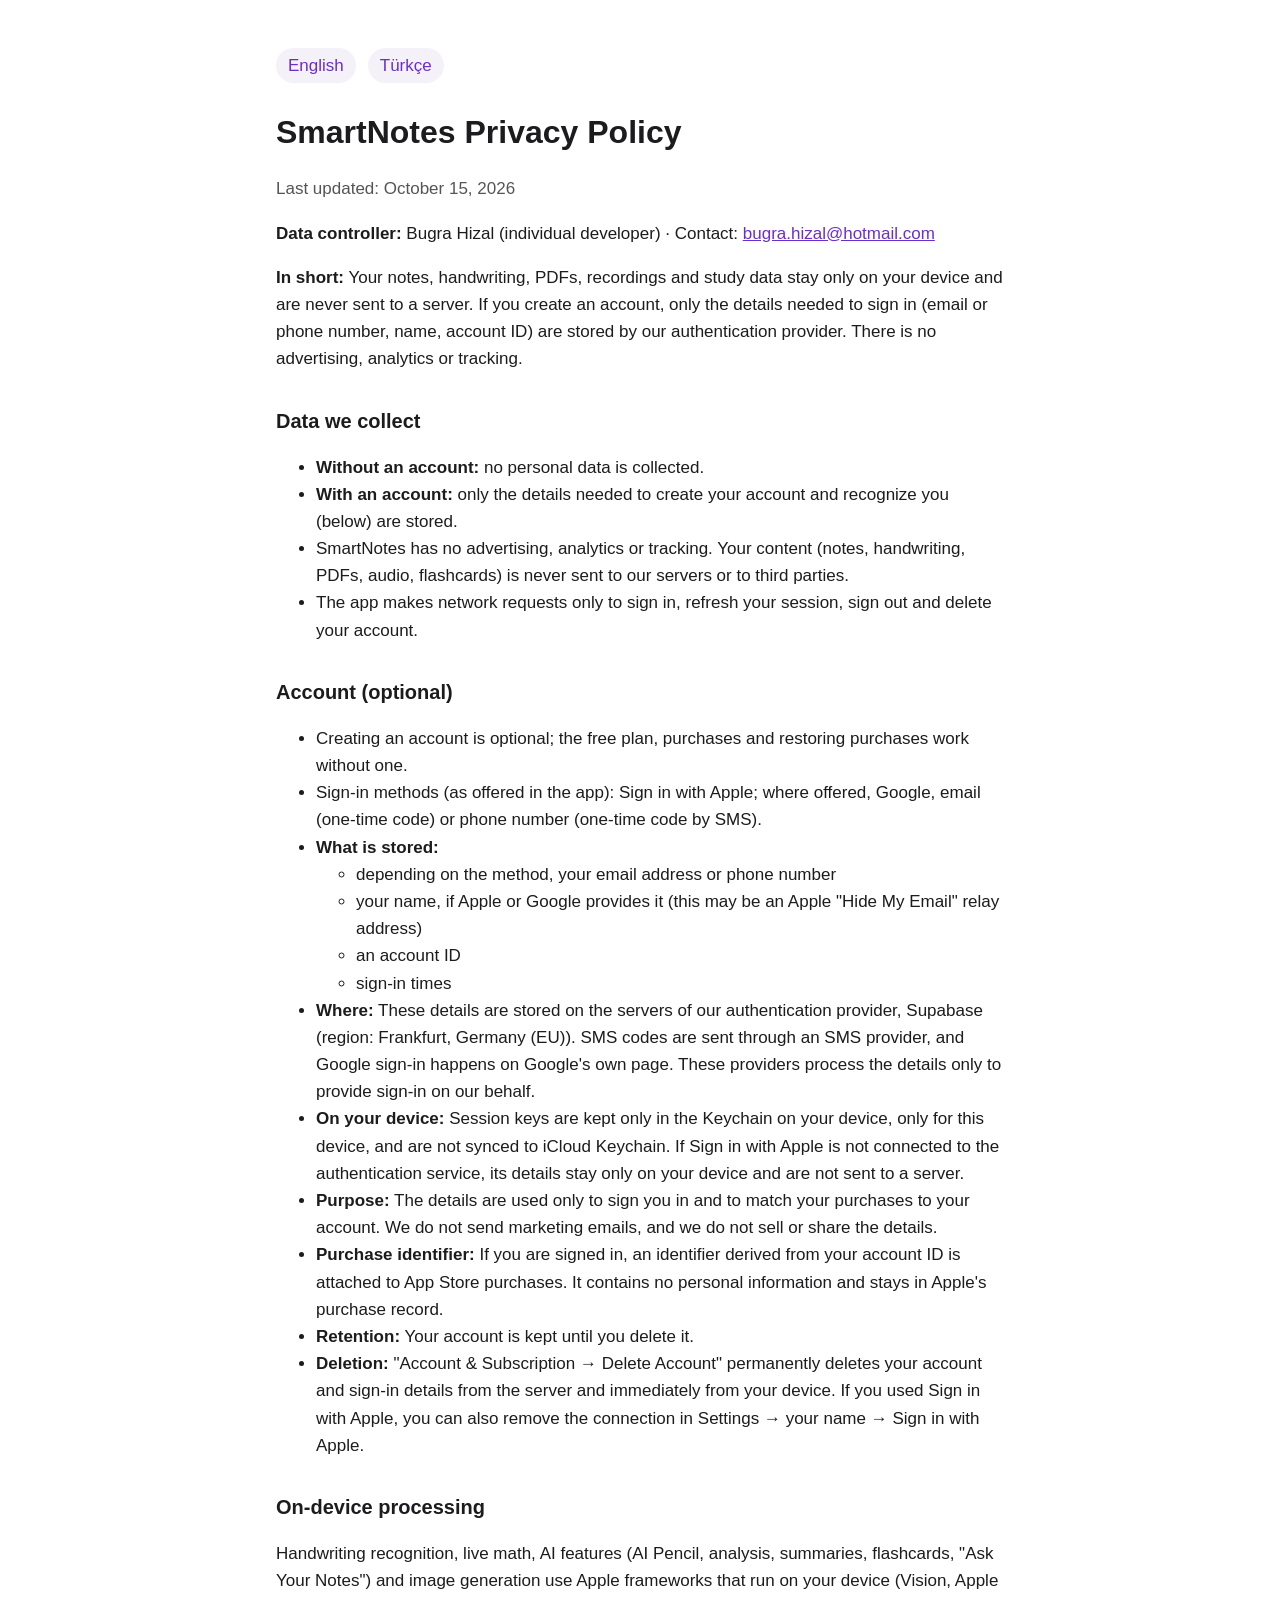
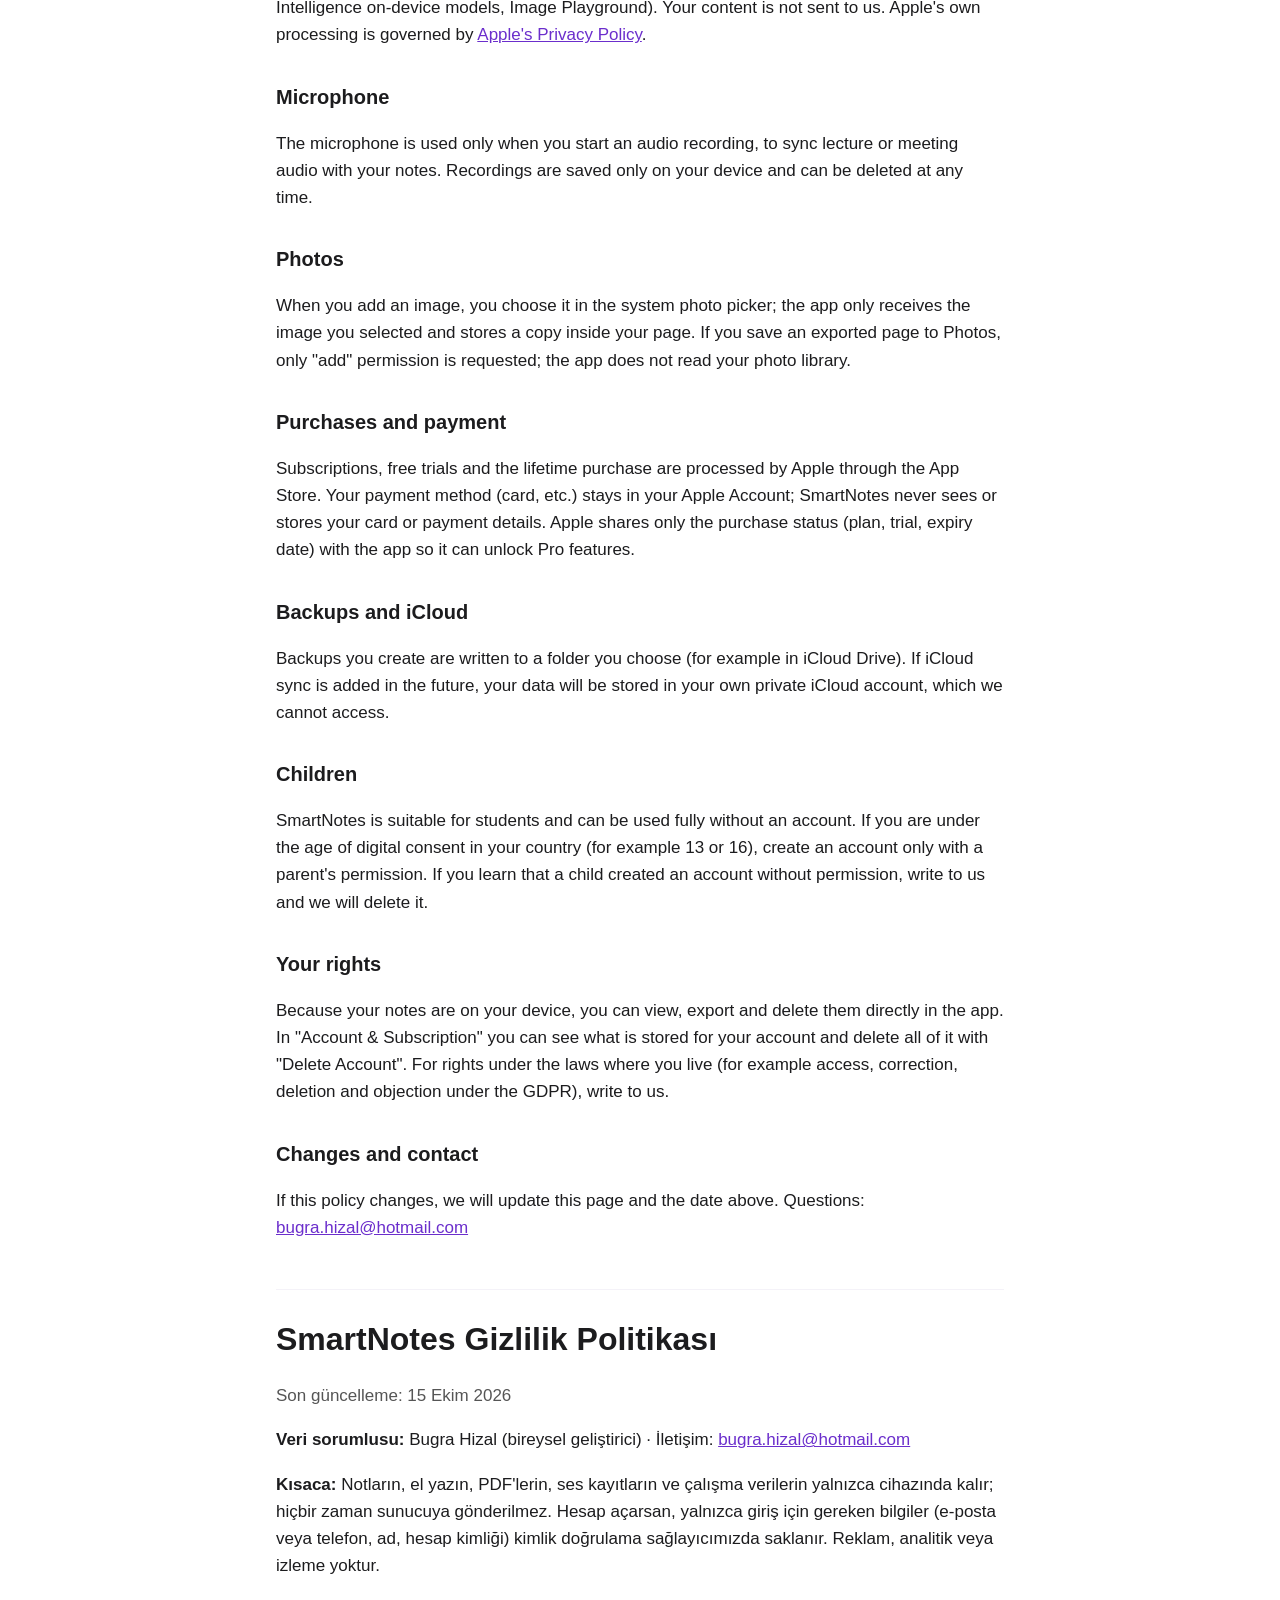
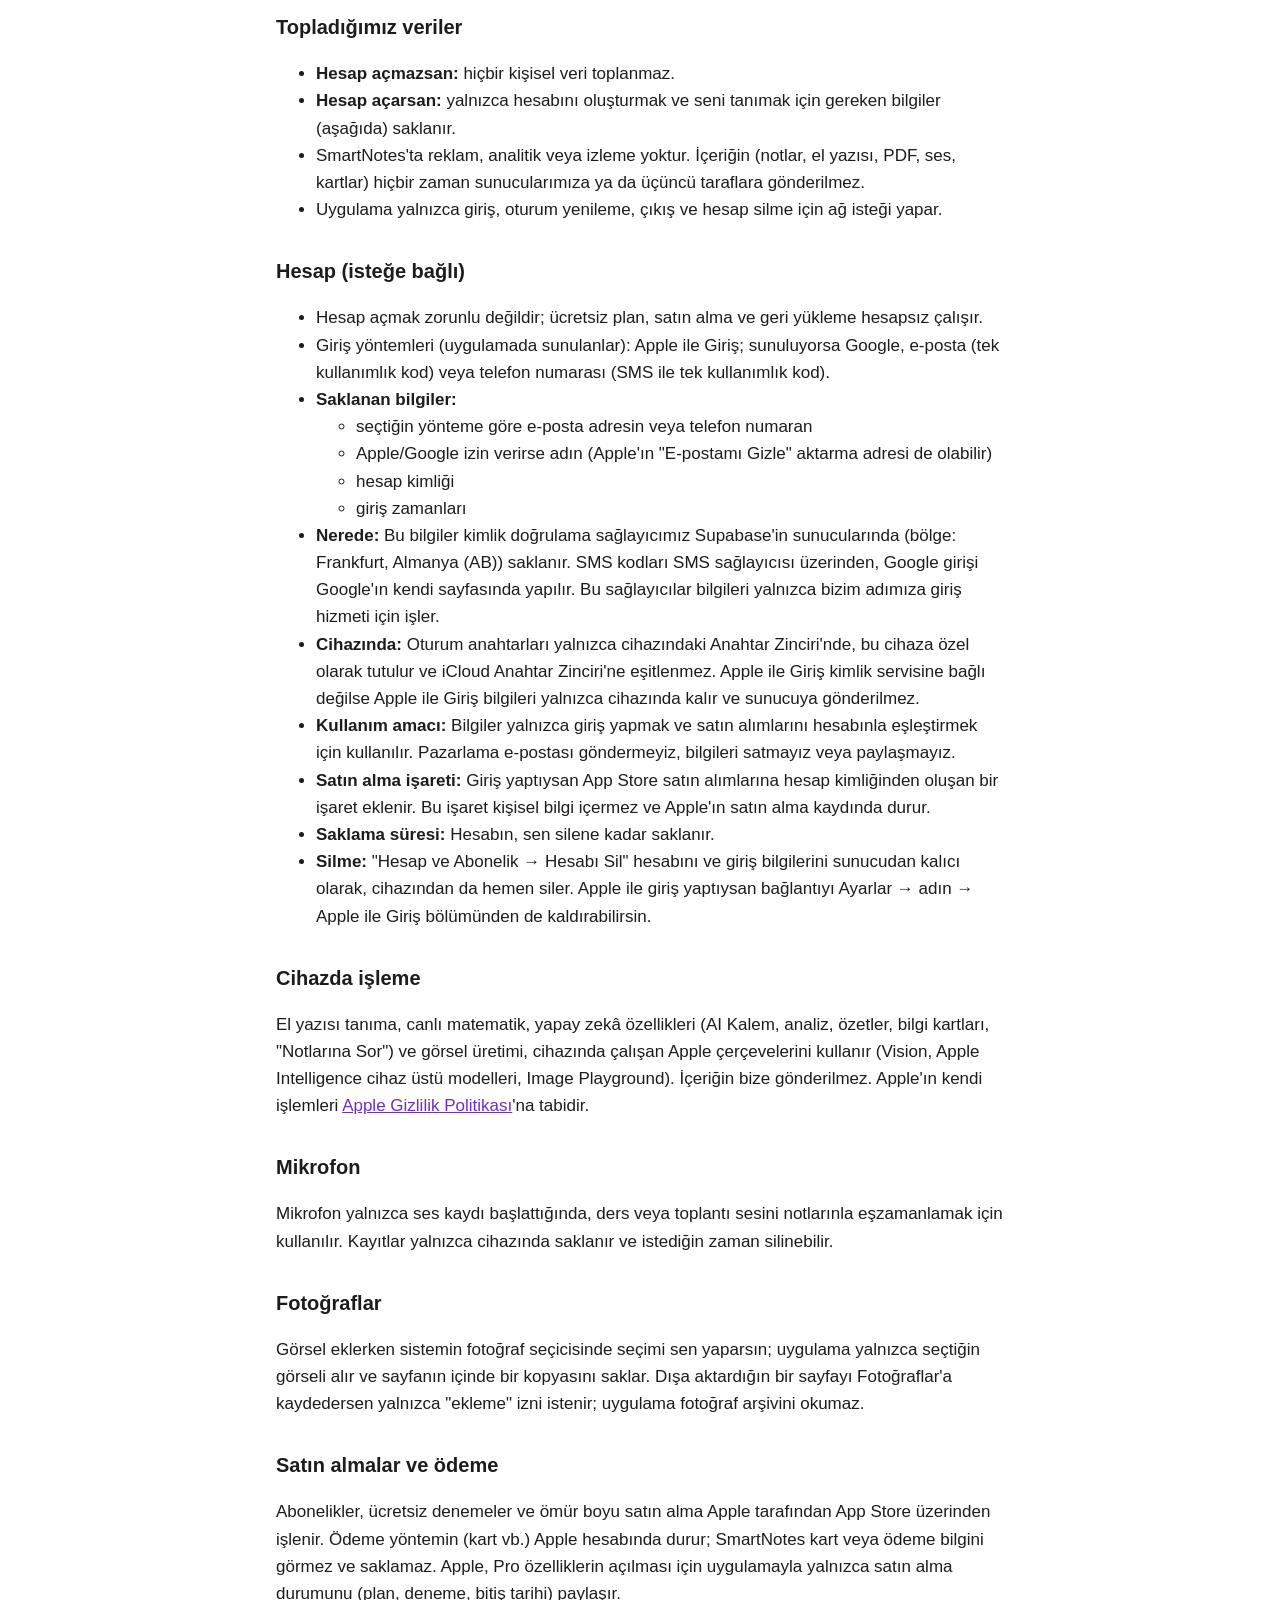
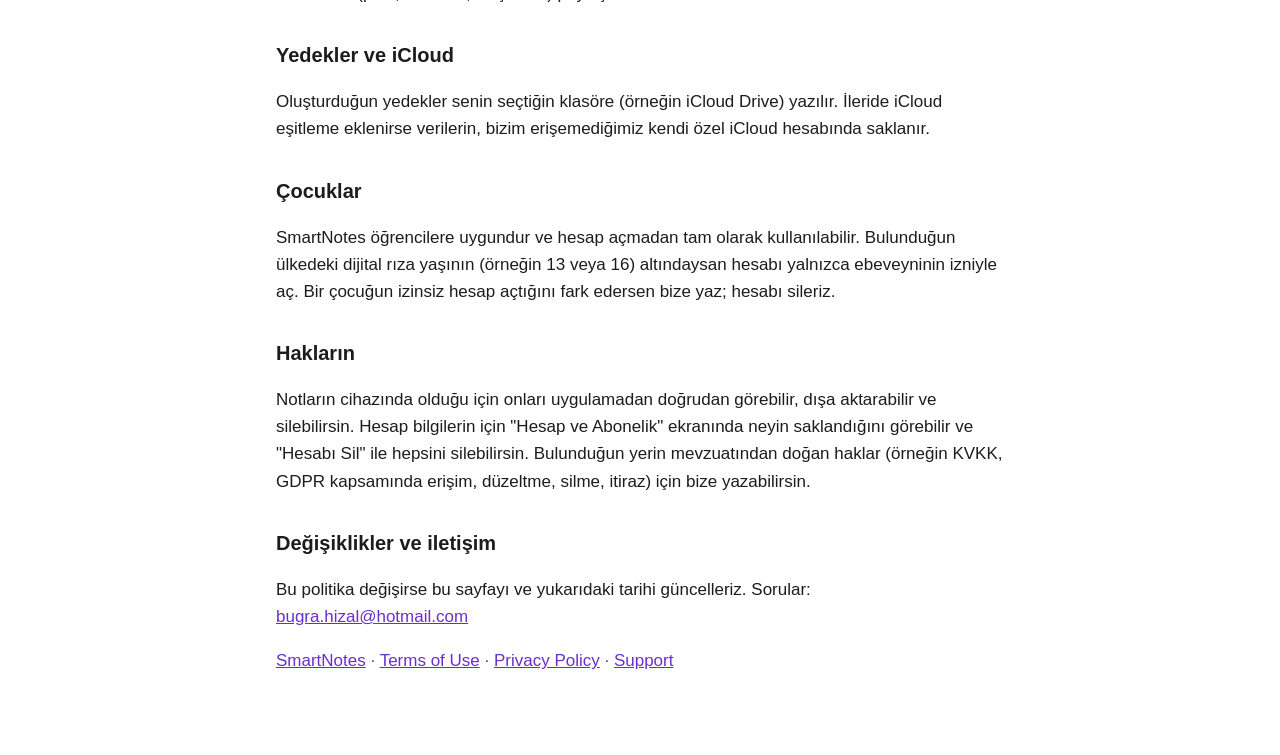
==== privacy/index.html @ e8c06836 "SmartNotes legal and support pages" ====
<!doctype html>
<html lang="en">
<head>
<meta charset="utf-8"><meta name="viewport" content="width=device-width, initial-scale=1">
<title>SmartNotes Privacy Policy</title>
<link rel="stylesheet" href="../style.css">
</head>
<body><main>
<!-- Üretildi: scripts/build_legal_site.py — elle düzenleme; kaynak SmartNotes/Resources/Legal/Privacy-*.md -->
<nav class="lang"><a href="#en">English</a><a href="#tr">Türkçe</a></nav>
<section lang="en" id="en">
<h1>SmartNotes Privacy Policy</h1>
<p class="muted">Last updated: October 15, 2026</p>
<p><strong>Data controller:</strong> Bugra Hizal (individual developer) · Contact: <a href="mailto:bugra.hizal@hotmail.com">bugra.hizal@hotmail.com</a></p>
<p><strong>In short:</strong> Your notes, handwriting, PDFs, recordings and study data stay only on your device and are never sent to a server. If you create an account, only the details needed to sign in (email or phone number, name, account ID) are stored by our authentication provider. There is no advertising, analytics or tracking.</p>
<h2>Data we collect</h2>
<ul>
<li><strong>Without an account:</strong> no personal data is collected.</li>
<li><strong>With an account:</strong> only the details needed to create your account and recognize you (below) are stored.</li>
<li>SmartNotes has no advertising, analytics or tracking. Your content (notes, handwriting, PDFs, audio, flashcards) is never sent to our servers or to third parties.</li>
<li>The app makes network requests only to sign in, refresh your session, sign out and delete your account.</li>
</ul>
<h2>Account (optional)</h2>
<ul>
<li>Creating an account is optional; the free plan, purchases and restoring purchases work without one.</li>
<li>Sign-in methods (as offered in the app): Sign in with Apple; where offered, Google, email (one-time code) or phone number (one-time code by SMS).</li>
<li><strong>What is stored:</strong>
<ul>
<li>depending on the method, your email address or phone number</li>
<li>your name, if Apple or Google provides it (this may be an Apple "Hide My Email" relay address)</li>
<li>an account ID</li>
<li>sign-in times</li>
</ul></li>
<li><strong>Where:</strong> These details are stored on the servers of our authentication provider, Supabase (region: Frankfurt, Germany (EU)). SMS codes are sent through an SMS provider, and Google sign-in happens on Google's own page. These providers process the details only to provide sign-in on our behalf.</li>
<li><strong>On your device:</strong> Session keys are kept only in the Keychain on your device, only for this device, and are not synced to iCloud Keychain. If Sign in with Apple is not connected to the authentication service, its details stay only on your device and are not sent to a server.</li>
<li><strong>Purpose:</strong> The details are used only to sign you in and to match your purchases to your account. We do not send marketing emails, and we do not sell or share the details.</li>
<li><strong>Purchase identifier:</strong> If you are signed in, an identifier derived from your account ID is attached to App Store purchases. It contains no personal information and stays in Apple's purchase record.</li>
<li><strong>Retention:</strong> Your account is kept until you delete it.</li>
<li><strong>Deletion:</strong> "Account &amp; Subscription → Delete Account" permanently deletes your account and sign-in details from the server and immediately from your device. If you used Sign in with Apple, you can also remove the connection in Settings → your name → Sign in with Apple.</li>
</ul>
<h2>On-device processing</h2>
<p>Handwriting recognition, live math, AI features (AI Pencil, analysis, summaries, flashcards, "Ask Your Notes") and image generation use Apple frameworks that run on your device (Vision, Apple Intelligence on-device models, Image Playground). Your content is not sent to us. Apple's own processing is governed by <a href="https://www.apple.com/legal/privacy/">Apple's Privacy Policy</a>.</p>
<h2>Microphone</h2>
<p>The microphone is used only when you start an audio recording, to sync lecture or meeting audio with your notes. Recordings are saved only on your device and can be deleted at any time.</p>
<h2>Photos</h2>
<p>When you add an image, you choose it in the system photo picker; the app only receives the image you selected and stores a copy inside your page. If you save an exported page to Photos, only "add" permission is requested; the app does not read your photo library.</p>
<h2>Purchases and payment</h2>
<p>Subscriptions, free trials and the lifetime purchase are processed by Apple through the App Store. Your payment method (card, etc.) stays in your Apple Account; SmartNotes never sees or stores your card or payment details. Apple shares only the purchase status (plan, trial, expiry date) with the app so it can unlock Pro features.</p>
<h2>Backups and iCloud</h2>
<p>Backups you create are written to a folder you choose (for example in iCloud Drive). If iCloud sync is added in the future, your data will be stored in your own private iCloud account, which we cannot access.</p>
<h2>Children</h2>
<p>SmartNotes is suitable for students and can be used fully without an account. If you are under the age of digital consent in your country (for example 13 or 16), create an account only with a parent's permission. If you learn that a child created an account without permission, write to us and we will delete it.</p>
<h2>Your rights</h2>
<p>Because your notes are on your device, you can view, export and delete them directly in the app. In "Account &amp; Subscription" you can see what is stored for your account and delete all of it with "Delete Account". For rights under the laws where you live (for example access, correction, deletion and objection under the GDPR), write to us.</p>
<h2>Changes and contact</h2>
<p>If this policy changes, we will update this page and the date above. Questions: <a href="mailto:bugra.hizal@hotmail.com">bugra.hizal@hotmail.com</a></p>
</section>
<section lang="tr" id="tr">
<h1>SmartNotes Gizlilik Politikası</h1>
<p class="muted">Son güncelleme: 15 Ekim 2026</p>
<p><strong>Veri sorumlusu:</strong> Bugra Hizal (bireysel geliştirici) · İletişim: <a href="mailto:bugra.hizal@hotmail.com">bugra.hizal@hotmail.com</a></p>
<p><strong>Kısaca:</strong> Notların, el yazın, PDF'lerin, ses kayıtların ve çalışma verilerin yalnızca cihazında kalır; hiçbir zaman sunucuya gönderilmez. Hesap açarsan, yalnızca giriş için gereken bilgiler (e-posta veya telefon, ad, hesap kimliği) kimlik doğrulama sağlayıcımızda saklanır. Reklam, analitik veya izleme yoktur.</p>
<h2>Topladığımız veriler</h2>
<ul>
<li><strong>Hesap açmazsan:</strong> hiçbir kişisel veri toplanmaz.</li>
<li><strong>Hesap açarsan:</strong> yalnızca hesabını oluşturmak ve seni tanımak için gereken bilgiler (aşağıda) saklanır.</li>
<li>SmartNotes'ta reklam, analitik veya izleme yoktur. İçeriğin (notlar, el yazısı, PDF, ses, kartlar) hiçbir zaman sunucularımıza ya da üçüncü taraflara gönderilmez.</li>
<li>Uygulama yalnızca giriş, oturum yenileme, çıkış ve hesap silme için ağ isteği yapar.</li>
</ul>
<h2>Hesap (isteğe bağlı)</h2>
<ul>
<li>Hesap açmak zorunlu değildir; ücretsiz plan, satın alma ve geri yükleme hesapsız çalışır.</li>
<li>Giriş yöntemleri (uygulamada sunulanlar): Apple ile Giriş; sunuluyorsa Google, e-posta (tek kullanımlık kod) veya telefon numarası (SMS ile tek kullanımlık kod).</li>
<li><strong>Saklanan bilgiler:</strong>
<ul>
<li>seçtiğin yönteme göre e-posta adresin veya telefon numaran</li>
<li>Apple/Google izin verirse adın (Apple'ın "E-postamı Gizle" aktarma adresi de olabilir)</li>
<li>hesap kimliği</li>
<li>giriş zamanları</li>
</ul></li>
<li><strong>Nerede:</strong> Bu bilgiler kimlik doğrulama sağlayıcımız Supabase'in sunucularında (bölge: Frankfurt, Almanya (AB)) saklanır. SMS kodları SMS sağlayıcısı üzerinden, Google girişi Google'ın kendi sayfasında yapılır. Bu sağlayıcılar bilgileri yalnızca bizim adımıza giriş hizmeti için işler.</li>
<li><strong>Cihazında:</strong> Oturum anahtarları yalnızca cihazındaki Anahtar Zinciri'nde, bu cihaza özel olarak tutulur ve iCloud Anahtar Zinciri'ne eşitlenmez. Apple ile Giriş kimlik servisine bağlı değilse Apple ile Giriş bilgileri yalnızca cihazında kalır ve sunucuya gönderilmez.</li>
<li><strong>Kullanım amacı:</strong> Bilgiler yalnızca giriş yapmak ve satın alımlarını hesabınla eşleştirmek için kullanılır. Pazarlama e-postası göndermeyiz, bilgileri satmayız veya paylaşmayız.</li>
<li><strong>Satın alma işareti:</strong> Giriş yaptıysan App Store satın alımlarına hesap kimliğinden oluşan bir işaret eklenir. Bu işaret kişisel bilgi içermez ve Apple'ın satın alma kaydında durur.</li>
<li><strong>Saklama süresi:</strong> Hesabın, sen silene kadar saklanır.</li>
<li><strong>Silme:</strong> "Hesap ve Abonelik → Hesabı Sil" hesabını ve giriş bilgilerini sunucudan kalıcı olarak, cihazından da hemen siler. Apple ile giriş yaptıysan bağlantıyı Ayarlar → adın → Apple ile Giriş bölümünden de kaldırabilirsin.</li>
</ul>
<h2>Cihazda işleme</h2>
<p>El yazısı tanıma, canlı matematik, yapay zekâ özellikleri (AI Kalem, analiz, özetler, bilgi kartları, "Notlarına Sor") ve görsel üretimi, cihazında çalışan Apple çerçevelerini kullanır (Vision, Apple Intelligence cihaz üstü modelleri, Image Playground). İçeriğin bize gönderilmez. Apple'ın kendi işlemleri <a href="https://www.apple.com/tr/legal/privacy/">Apple Gizlilik Politikası</a>'na tabidir.</p>
<h2>Mikrofon</h2>
<p>Mikrofon yalnızca ses kaydı başlattığında, ders veya toplantı sesini notlarınla eşzamanlamak için kullanılır. Kayıtlar yalnızca cihazında saklanır ve istediğin zaman silinebilir.</p>
<h2>Fotoğraflar</h2>
<p>Görsel eklerken sistemin fotoğraf seçicisinde seçimi sen yaparsın; uygulama yalnızca seçtiğin görseli alır ve sayfanın içinde bir kopyasını saklar. Dışa aktardığın bir sayfayı Fotoğraflar'a kaydedersen yalnızca "ekleme" izni istenir; uygulama fotoğraf arşivini okumaz.</p>
<h2>Satın almalar ve ödeme</h2>
<p>Abonelikler, ücretsiz denemeler ve ömür boyu satın alma Apple tarafından App Store üzerinden işlenir. Ödeme yöntemin (kart vb.) Apple hesabında durur; SmartNotes kart veya ödeme bilgini görmez ve saklamaz. Apple, Pro özelliklerin açılması için uygulamayla yalnızca satın alma durumunu (plan, deneme, bitiş tarihi) paylaşır.</p>
<h2>Yedekler ve iCloud</h2>
<p>Oluşturduğun yedekler senin seçtiğin klasöre (örneğin iCloud Drive) yazılır. İleride iCloud eşitleme eklenirse verilerin, bizim erişemediğimiz kendi özel iCloud hesabında saklanır.</p>
<h2>Çocuklar</h2>
<p>SmartNotes öğrencilere uygundur ve hesap açmadan tam olarak kullanılabilir. Bulunduğun ülkedeki dijital rıza yaşının (örneğin 13 veya 16) altındaysan hesabı yalnızca ebeveyninin izniyle aç. Bir çocuğun izinsiz hesap açtığını fark edersen bize yaz; hesabı sileriz.</p>
<h2>Hakların</h2>
<p>Notların cihazında olduğu için onları uygulamadan doğrudan görebilir, dışa aktarabilir ve silebilirsin. Hesap bilgilerin için "Hesap ve Abonelik" ekranında neyin saklandığını görebilir ve "Hesabı Sil" ile hepsini silebilirsin. Bulunduğun yerin mevzuatından doğan haklar (örneğin KVKK, GDPR kapsamında erişim, düzeltme, silme, itiraz) için bize yazabilirsin.</p>
<h2>Değişiklikler ve iletişim</h2>
<p>Bu politika değişirse bu sayfayı ve yukarıdaki tarihi güncelleriz. Sorular: <a href="mailto:bugra.hizal@hotmail.com">bugra.hizal@hotmail.com</a></p>
</section>
<p class="muted"><a href="../">SmartNotes</a> · <a href="../terms/">Terms of Use</a> · <a href="../privacy/">Privacy Policy</a> · <a href="../support/">Support</a></p>
</main></body></html>
---- style.css ----
:root { --bg: #ffffff; --fg: #1c1c1e; --muted: #555; --accent: #6b2ecc; --card: #f4f2f8; }
@media (prefers-color-scheme: dark) { :root { --bg: #111114; --fg: #f2f2f7; --muted: #b0b0b8; --accent: #bd94ff; --card: #1e1c24; } }
* { box-sizing: border-box; }
body { margin: 0; background: var(--bg); color: var(--fg); font: 17px/1.6 -apple-system, BlinkMacSystemFont, "Segoe UI", Roboto, sans-serif; }
main { max-width: 760px; margin: 0 auto; padding: 32px 16px 64px; }
h1 { font-size: 2rem; margin: 0 0 4px; } h2 { margin-top: 2rem; font-size: 1.25rem; }
.muted { color: var(--muted); } a { color: var(--accent); }
nav.lang { display: flex; gap: 12px; margin: 16px 0 24px; flex-wrap: wrap; }
nav.lang a { padding: 4px 12px; border-radius: 999px; background: var(--card); text-decoration: none; }
.card { background: var(--card); border-radius: 16px; padding: 16px 20px; margin: 16px 0; }
section[lang] + section[lang] { border-top: 1px solid var(--card); margin-top: 48px; padding-top: 24px; }
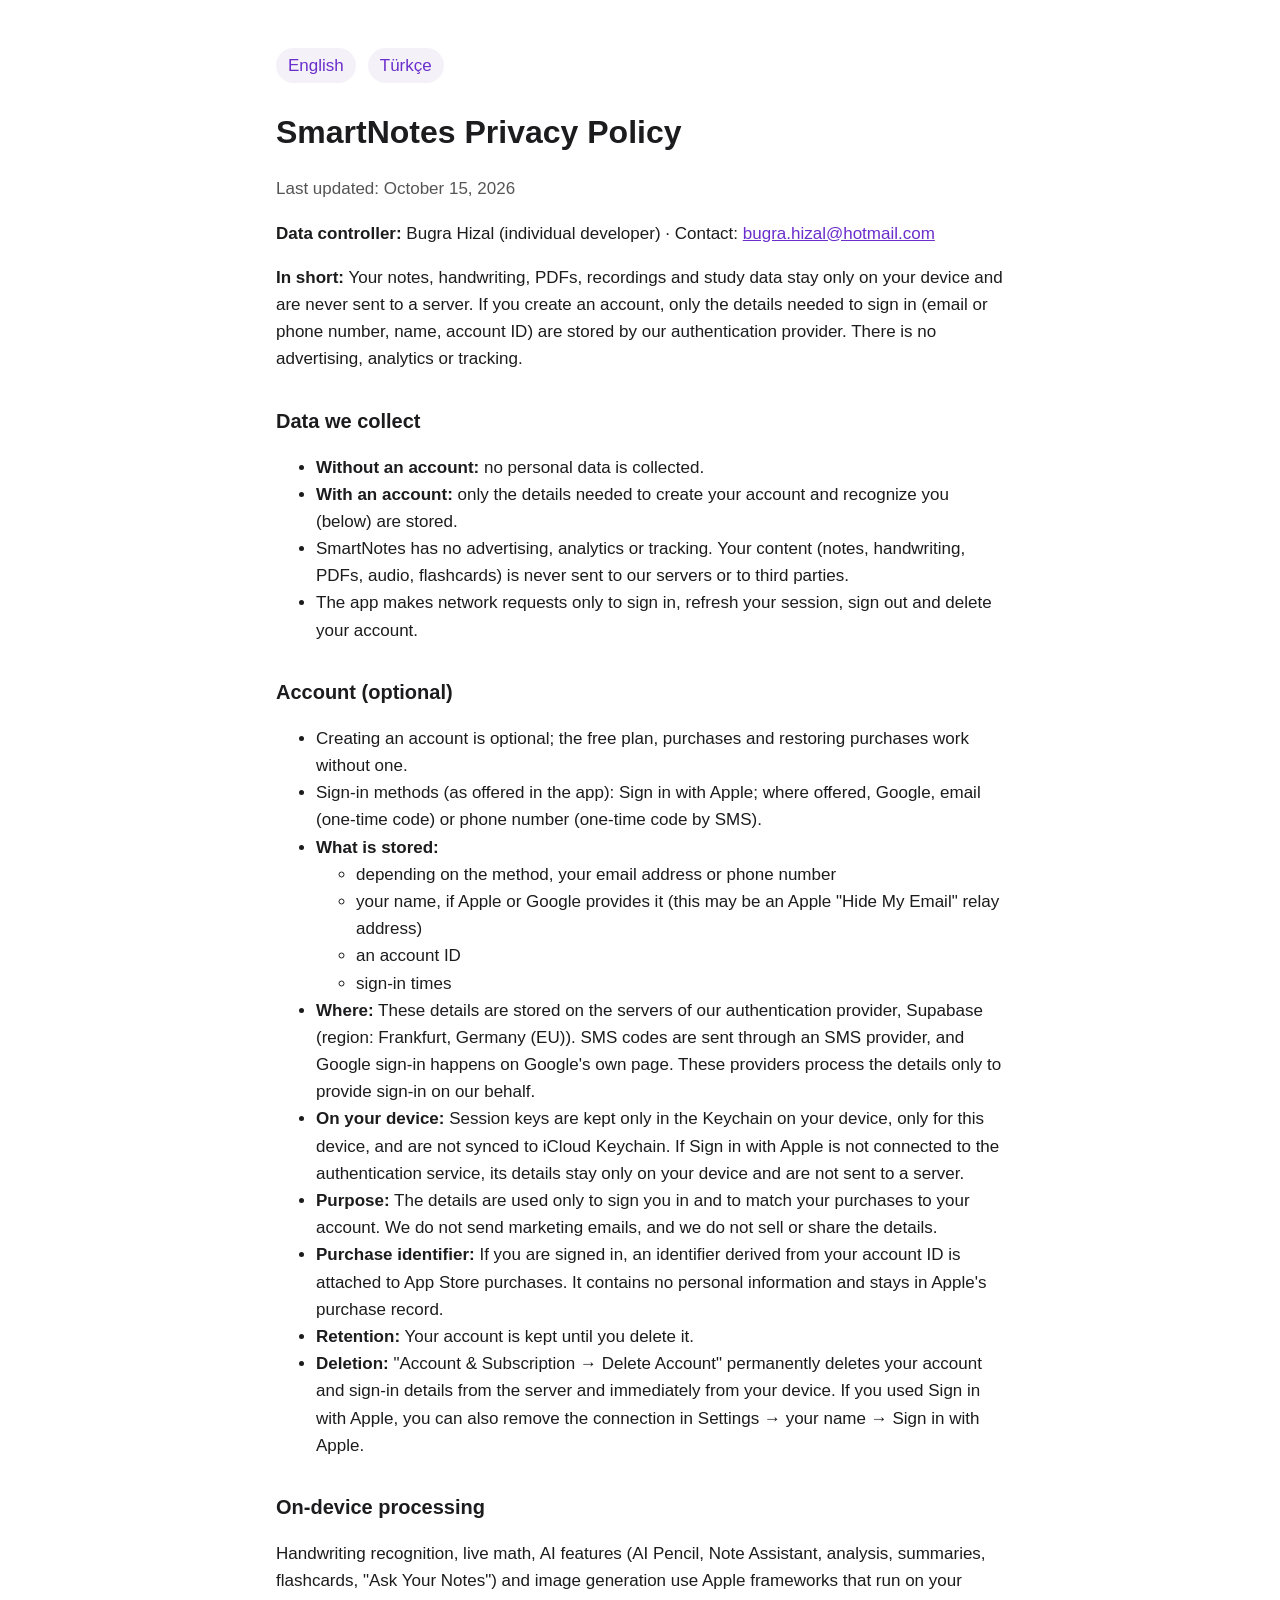
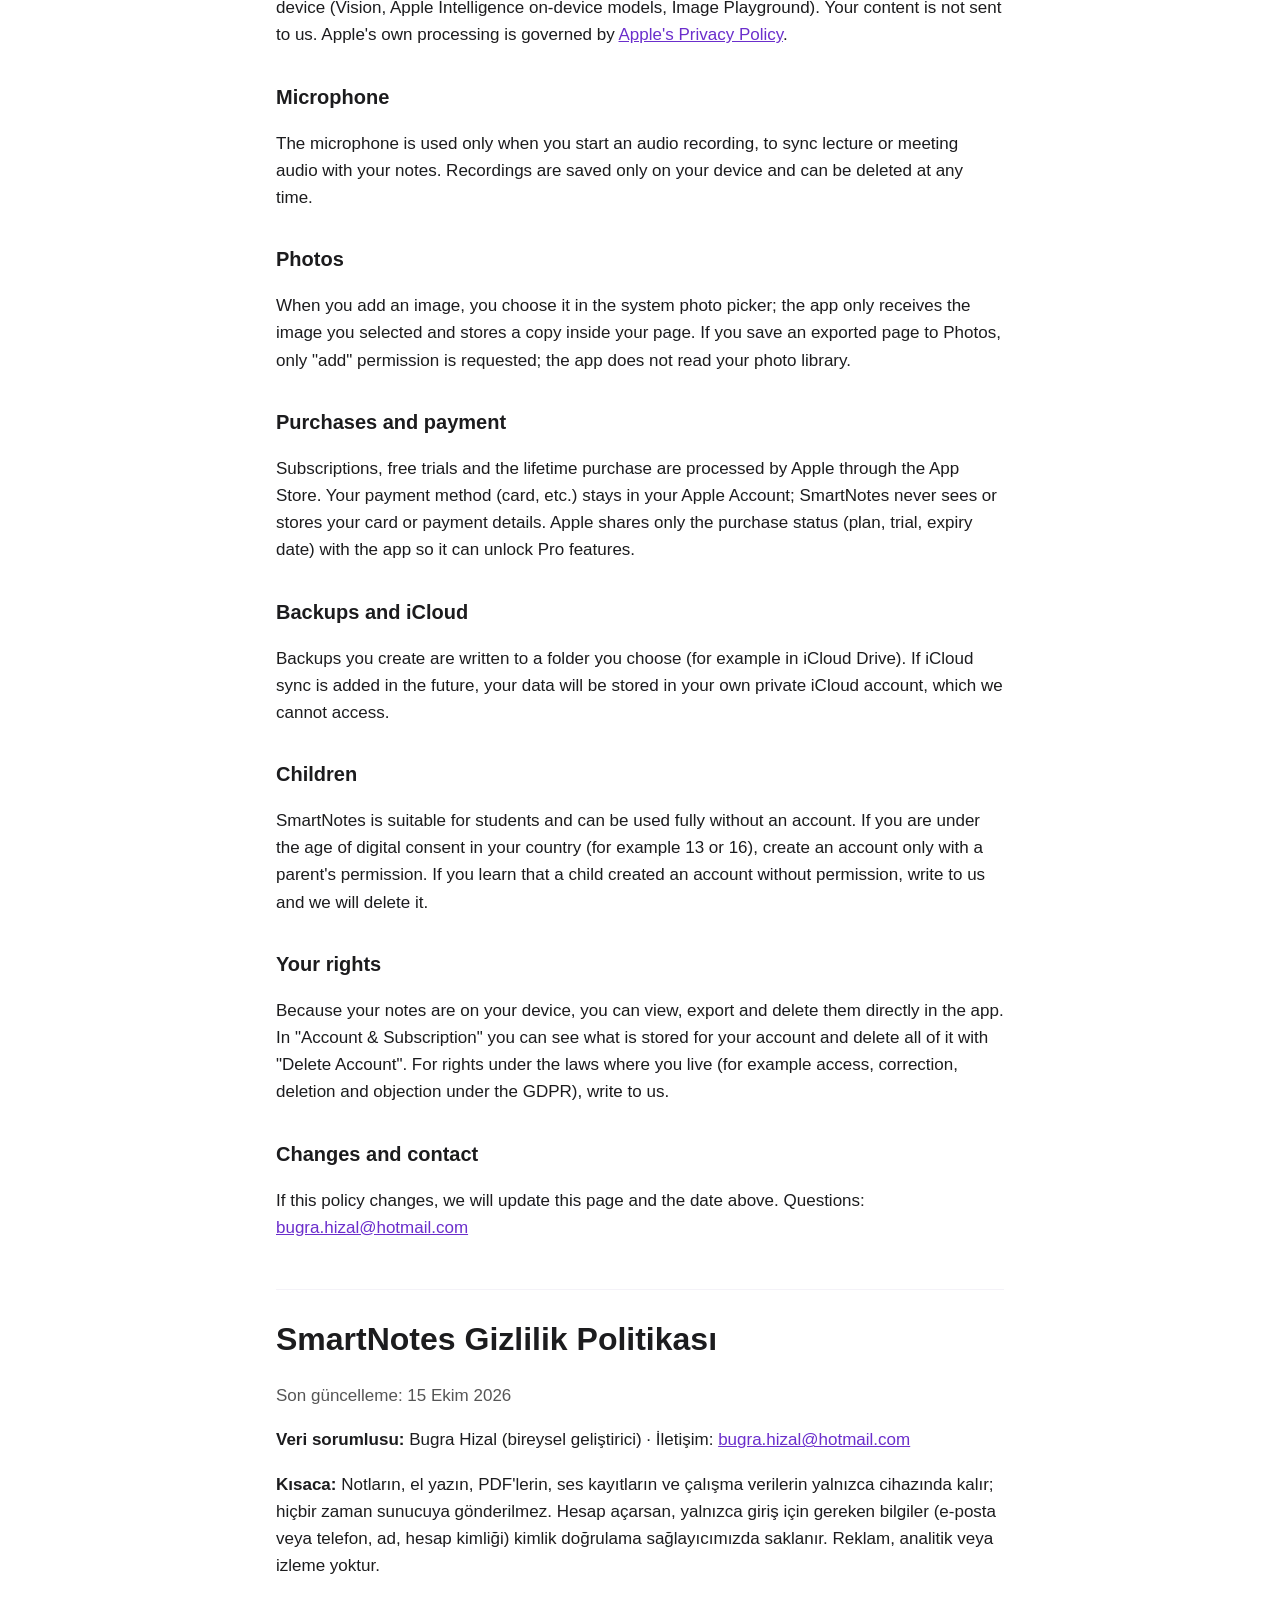
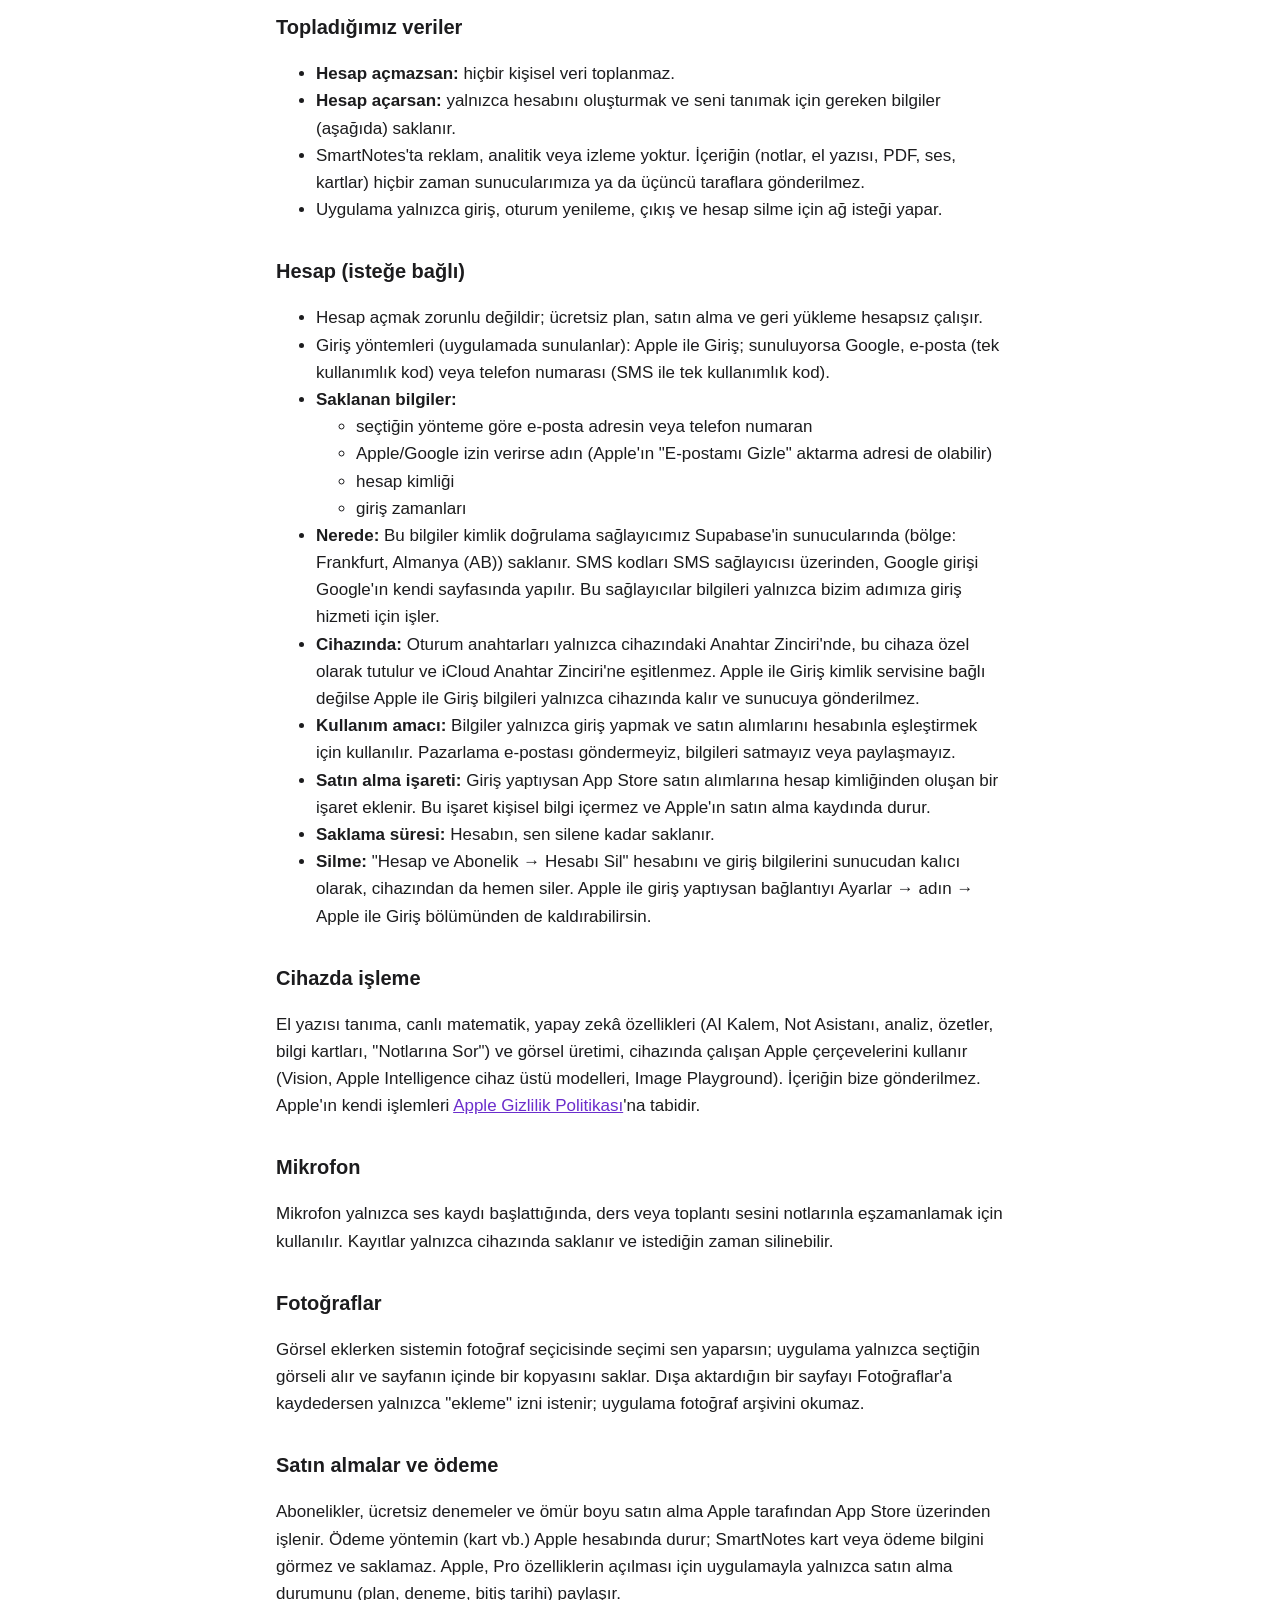
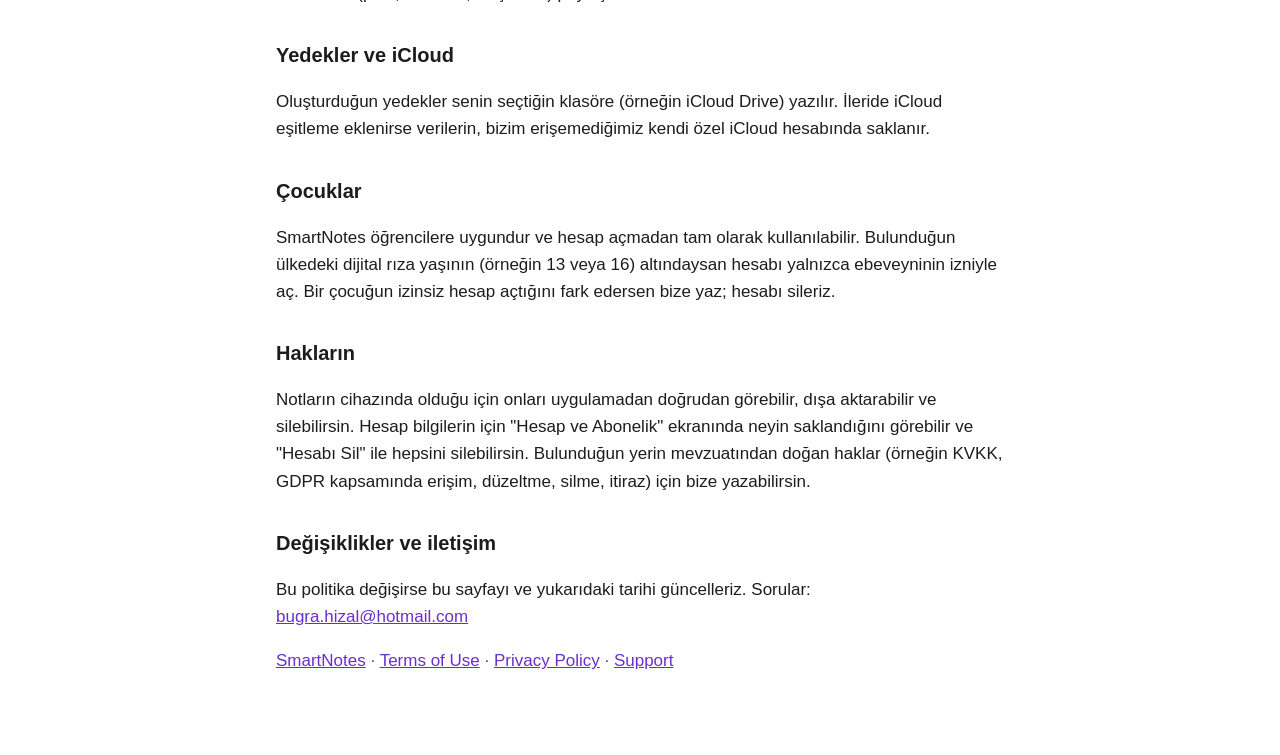
==== commit 055c574b: "Update legal and support pages" ====
--- a/privacy/index.html
+++ b/privacy/index.html
@@ -39,7 +39,7 @@
 <li><strong>Deletion:</strong> "Account &amp; Subscription → Delete Account" permanently deletes your account and sign-in details from the server and immediately from your device. If you used Sign in with Apple, you can also remove the connection in Settings → your name → Sign in with Apple.</li>
 </ul>
 <h2>On-device processing</h2>
-<p>Handwriting recognition, live math, AI features (AI Pencil, analysis, summaries, flashcards, "Ask Your Notes") and image generation use Apple frameworks that run on your device (Vision, Apple Intelligence on-device models, Image Playground). Your content is not sent to us. Apple's own processing is governed by <a href="https://www.apple.com/legal/privacy/">Apple's Privacy Policy</a>.</p>
+<p>Handwriting recognition, live math, AI features (AI Pencil, Note Assistant, analysis, summaries, flashcards, "Ask Your Notes") and image generation use Apple frameworks that run on your device (Vision, Apple Intelligence on-device models, Image Playground). Your content is not sent to us. Apple's own processing is governed by <a href="https://www.apple.com/legal/privacy/">Apple's Privacy Policy</a>.</p>
 <h2>Microphone</h2>
 <p>The microphone is used only when you start an audio recording, to sync lecture or meeting audio with your notes. Recordings are saved only on your device and can be deleted at any time.</p>
 <h2>Photos</h2>
@@ -86,7 +86,7 @@
 <li><strong>Silme:</strong> "Hesap ve Abonelik → Hesabı Sil" hesabını ve giriş bilgilerini sunucudan kalıcı olarak, cihazından da hemen siler. Apple ile giriş yaptıysan bağlantıyı Ayarlar → adın → Apple ile Giriş bölümünden de kaldırabilirsin.</li>
 </ul>
 <h2>Cihazda işleme</h2>
-<p>El yazısı tanıma, canlı matematik, yapay zekâ özellikleri (AI Kalem, analiz, özetler, bilgi kartları, "Notlarına Sor") ve görsel üretimi, cihazında çalışan Apple çerçevelerini kullanır (Vision, Apple Intelligence cihaz üstü modelleri, Image Playground). İçeriğin bize gönderilmez. Apple'ın kendi işlemleri <a href="https://www.apple.com/tr/legal/privacy/">Apple Gizlilik Politikası</a>'na tabidir.</p>
+<p>El yazısı tanıma, canlı matematik, yapay zekâ özellikleri (AI Kalem, Not Asistanı, analiz, özetler, bilgi kartları, "Notlarına Sor") ve görsel üretimi, cihazında çalışan Apple çerçevelerini kullanır (Vision, Apple Intelligence cihaz üstü modelleri, Image Playground). İçeriğin bize gönderilmez. Apple'ın kendi işlemleri <a href="https://www.apple.com/tr/legal/privacy/">Apple Gizlilik Politikası</a>'na tabidir.</p>
 <h2>Mikrofon</h2>
 <p>Mikrofon yalnızca ses kaydı başlattığında, ders veya toplantı sesini notlarınla eşzamanlamak için kullanılır. Kayıtlar yalnızca cihazında saklanır ve istediğin zaman silinebilir.</p>
 <h2>Fotoğraflar</h2>
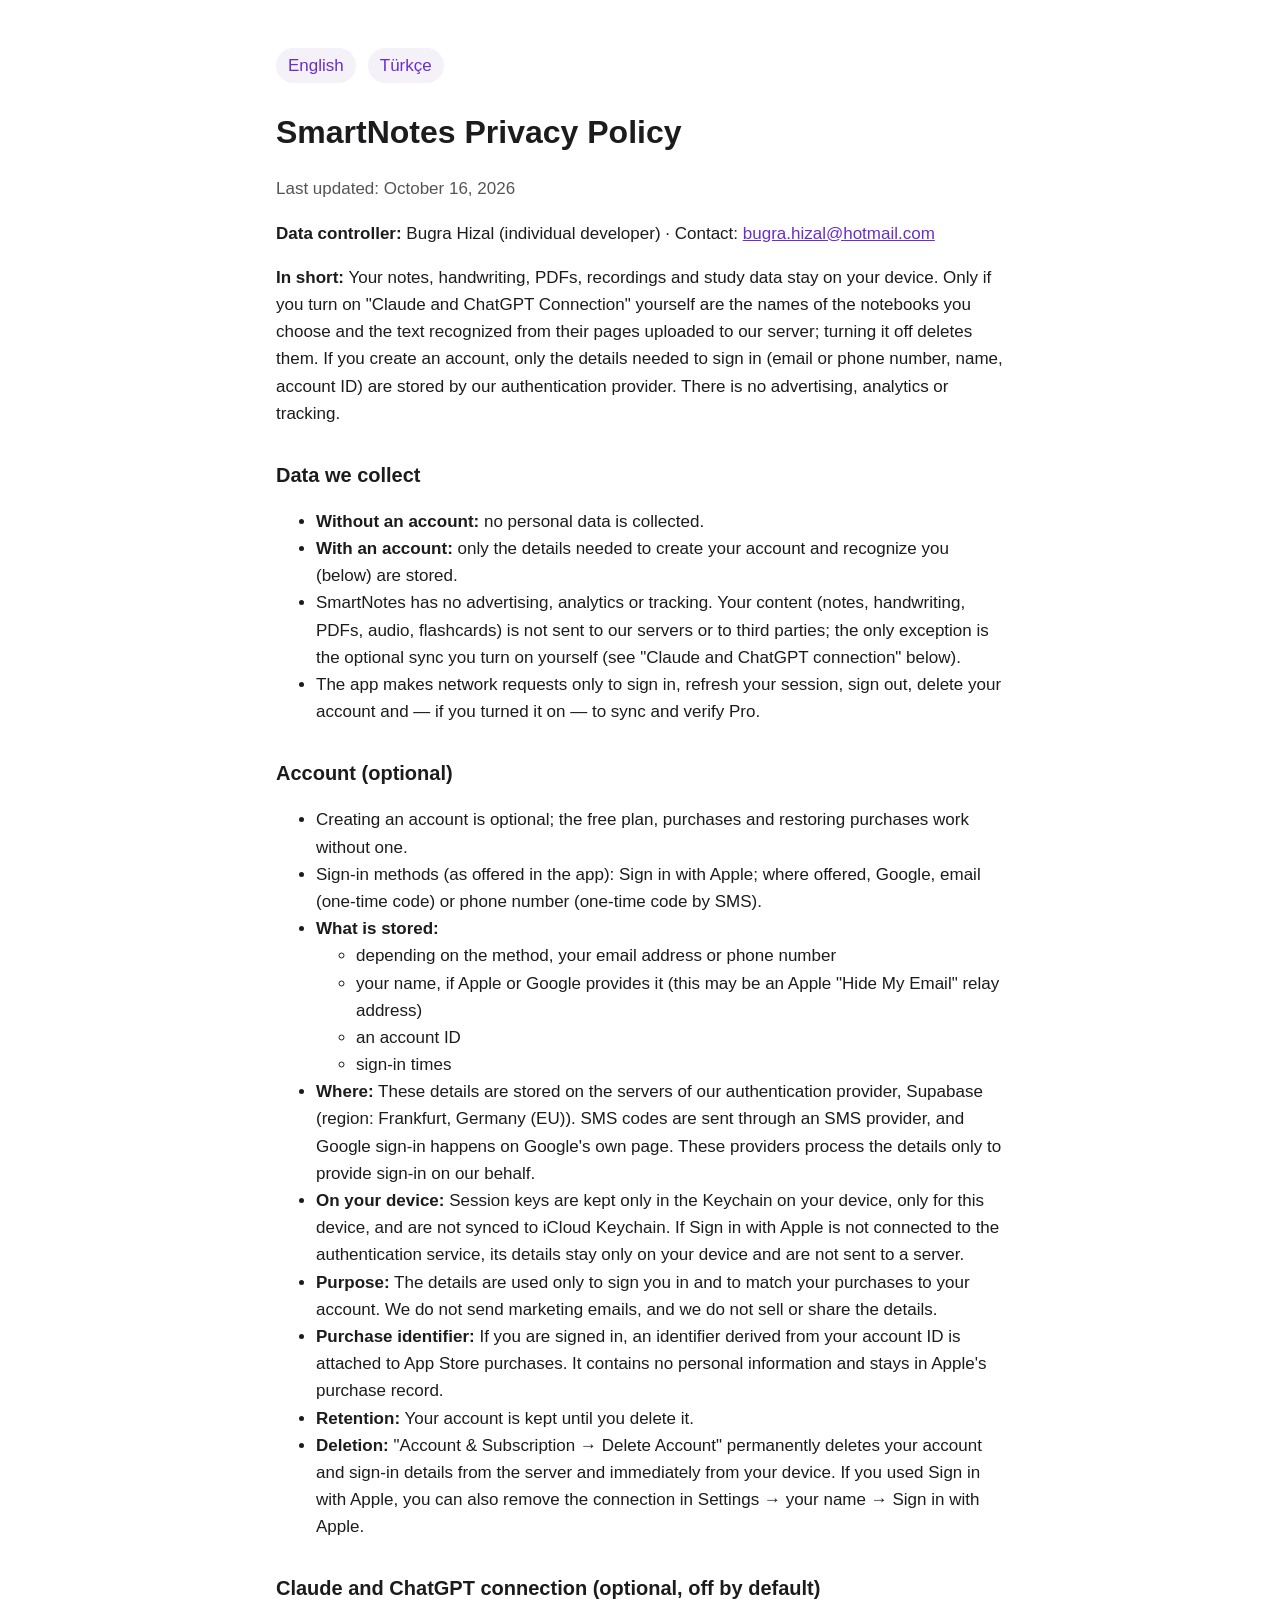
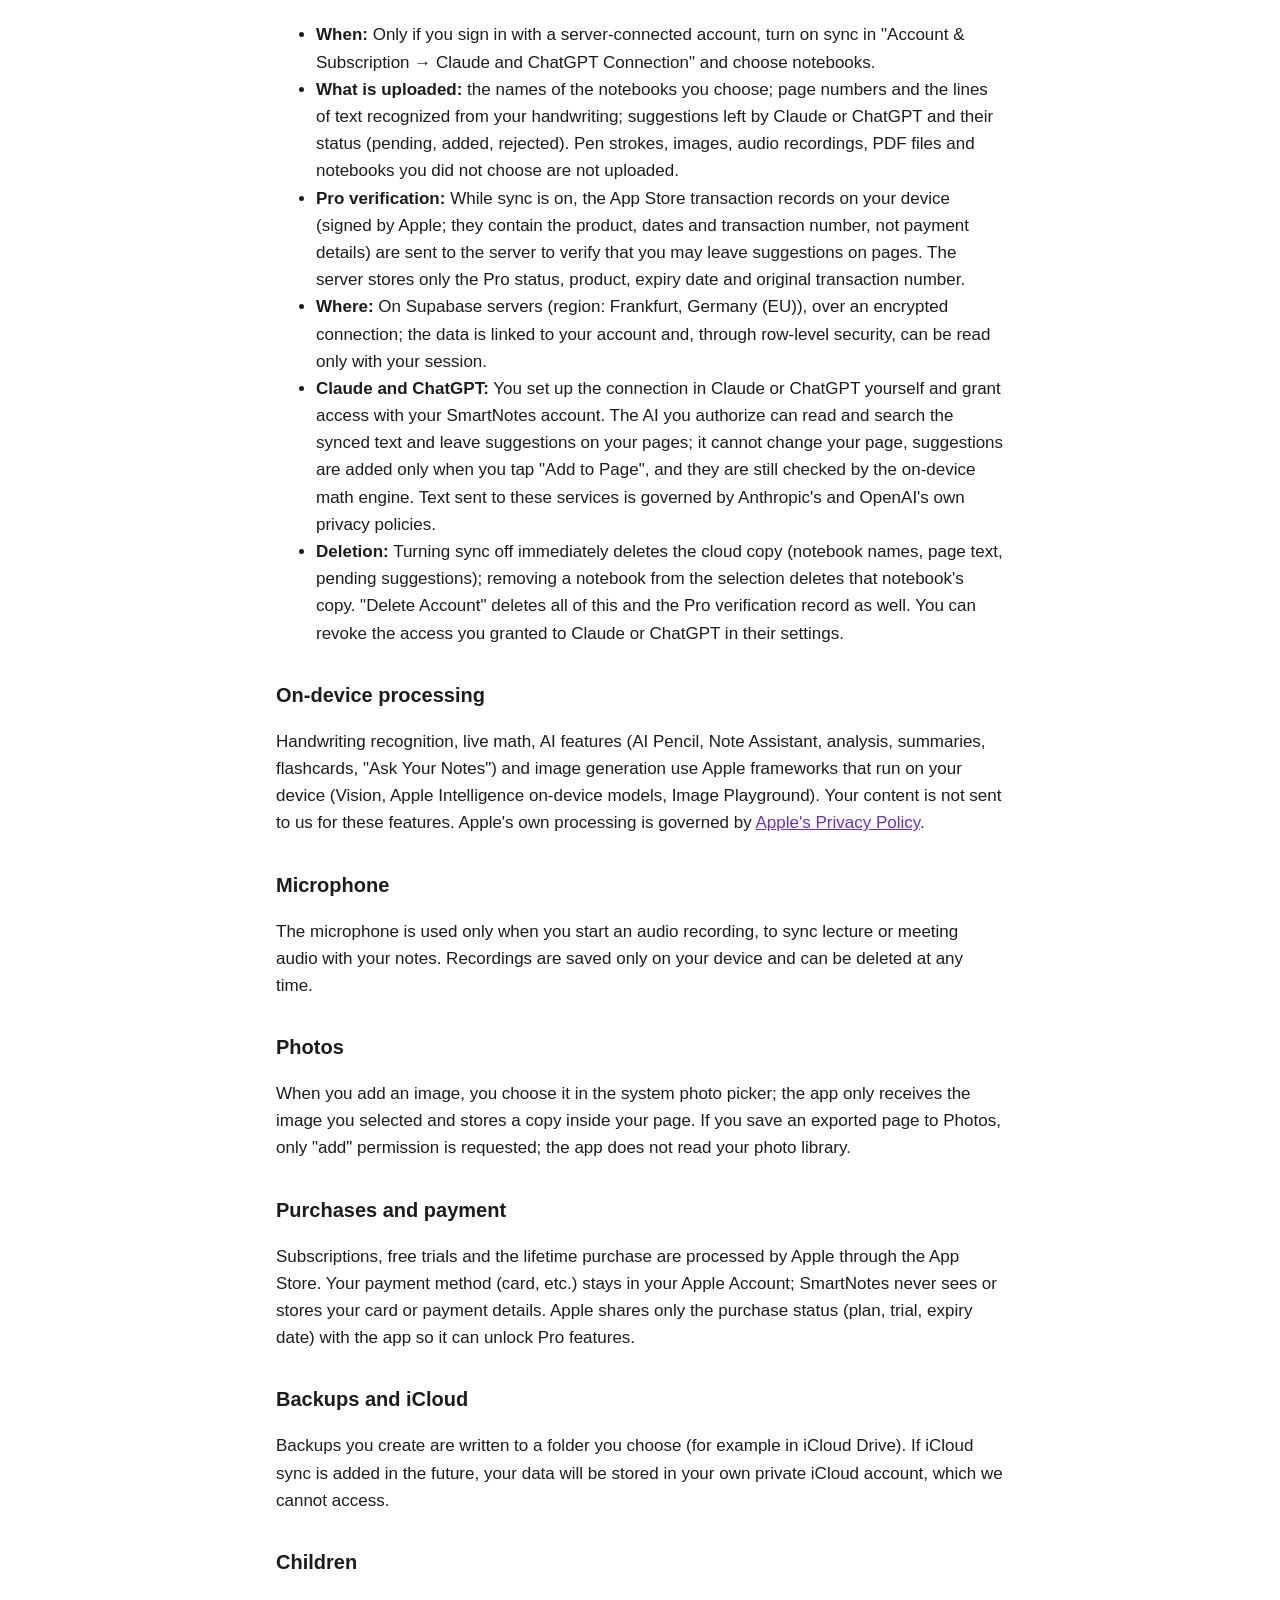
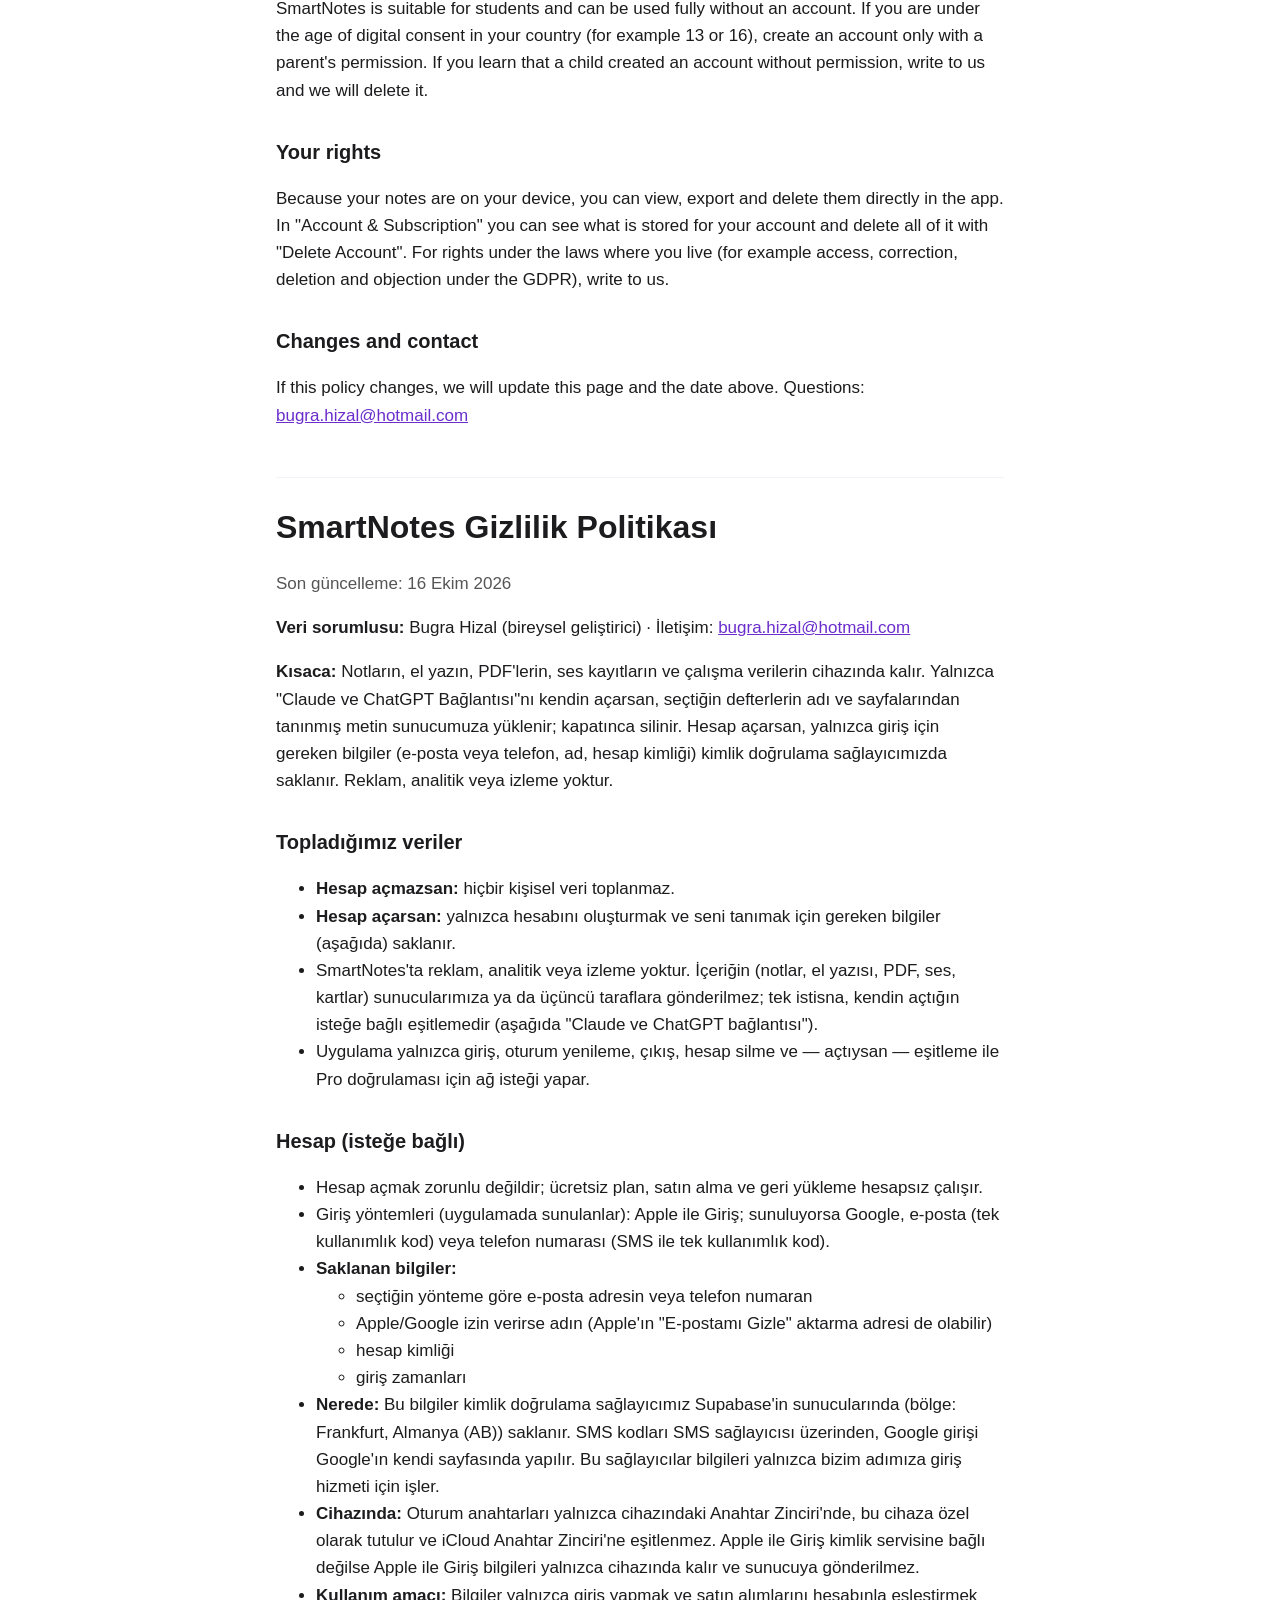
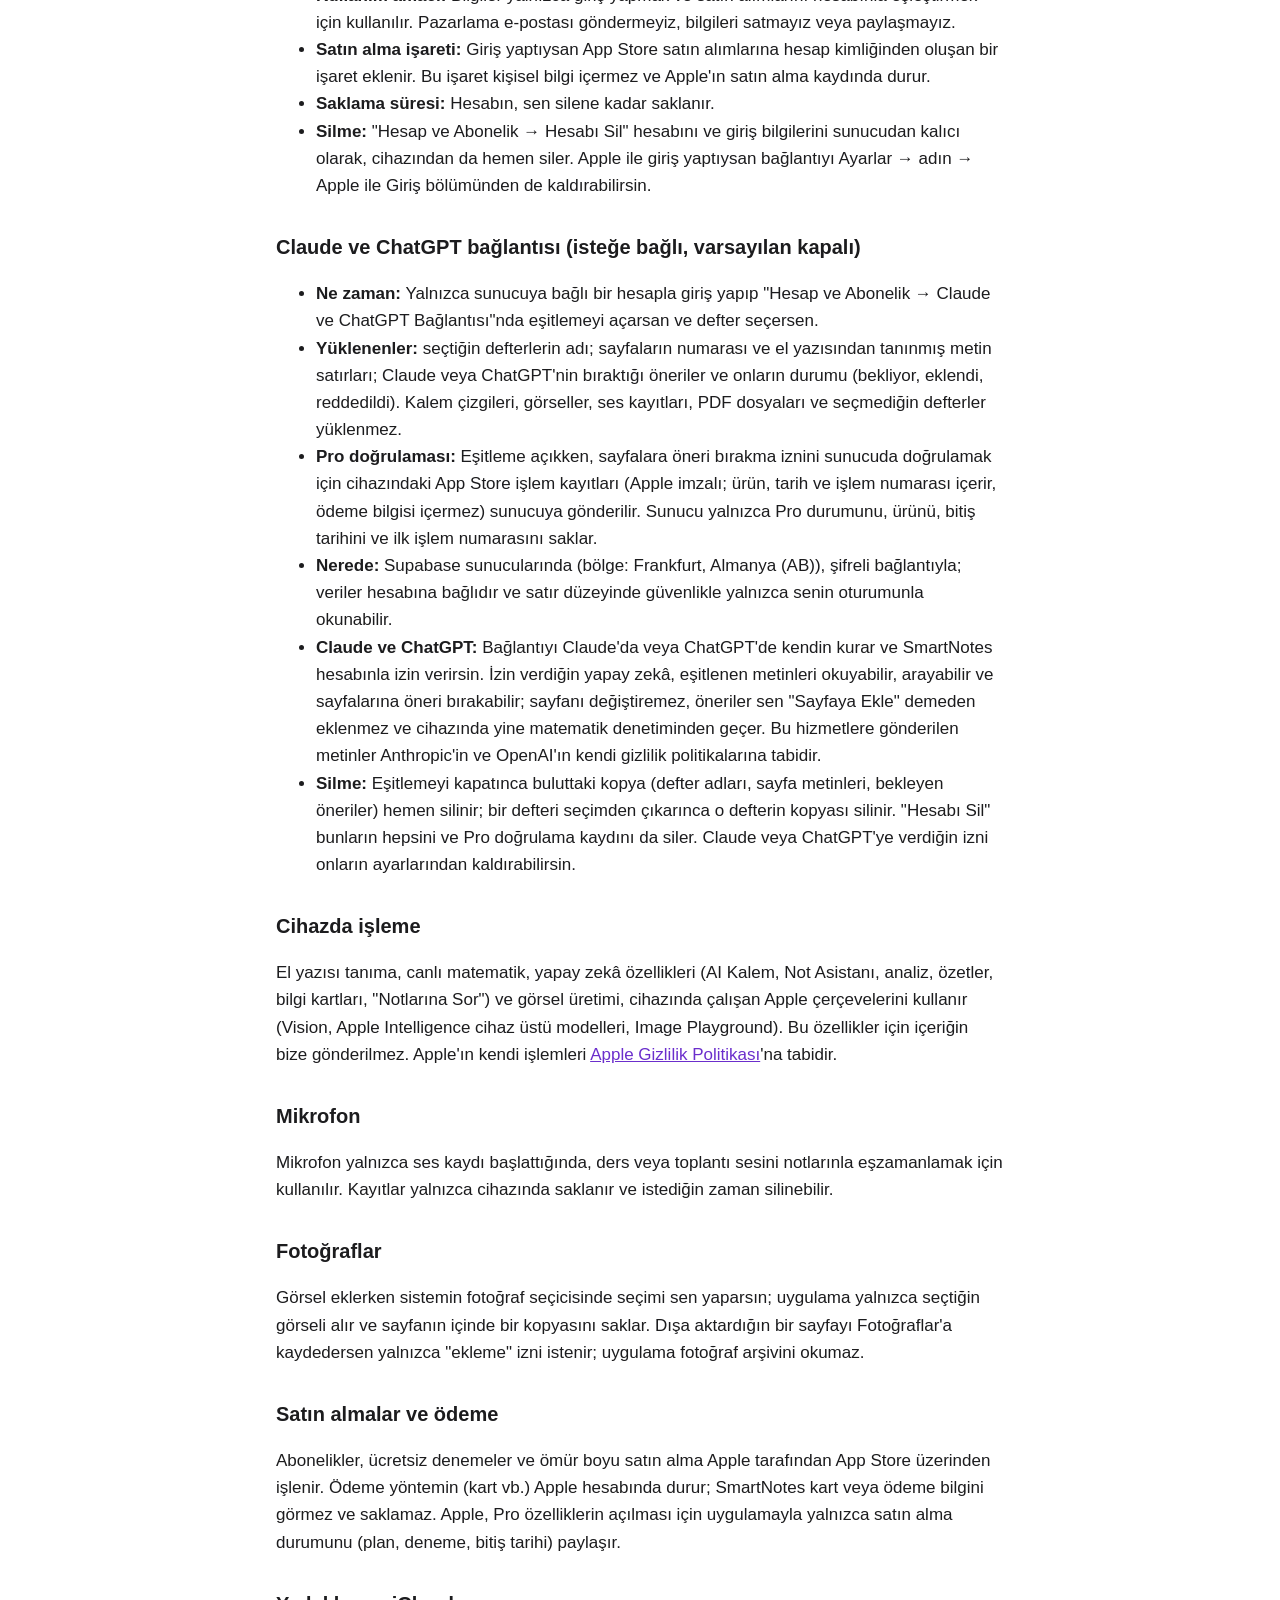
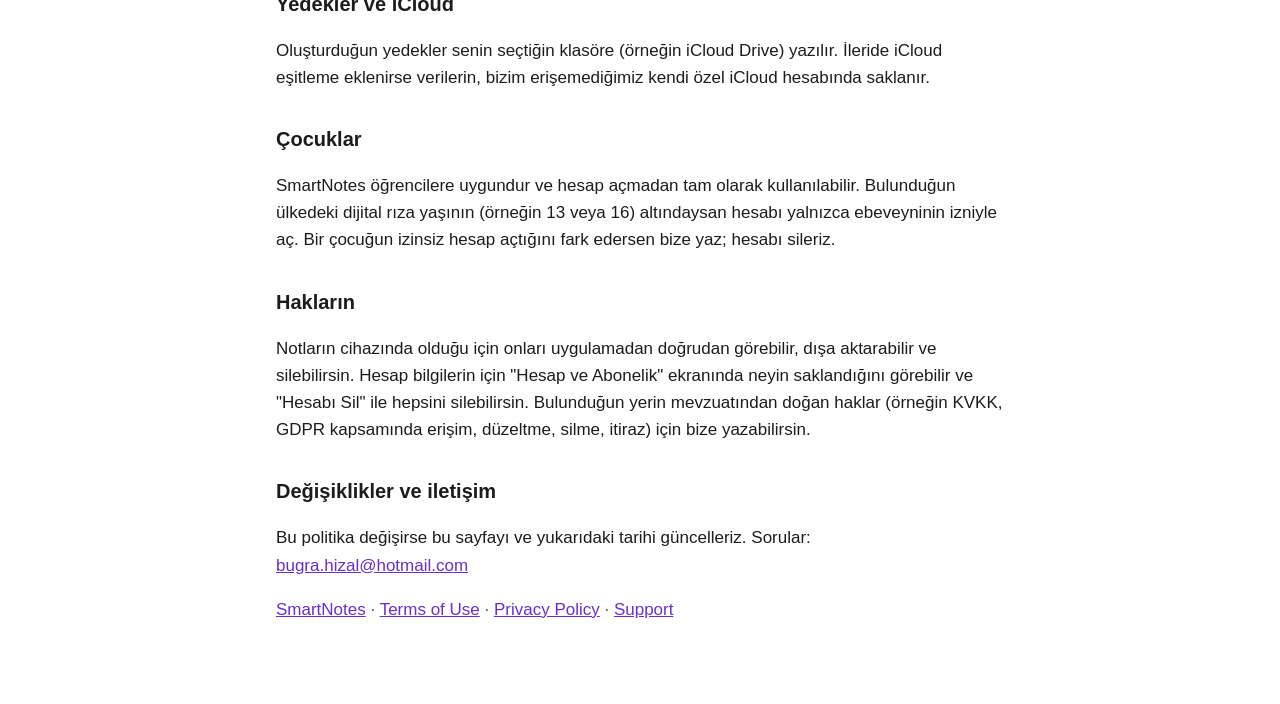
==== commit aac88436: "Update legal and support pages" ====
--- a/privacy/index.html
+++ b/privacy/index.html
@@ -10,15 +10,15 @@
 <nav class="lang"><a href="#en">English</a><a href="#tr">Türkçe</a></nav>
 <section lang="en" id="en">
 <h1>SmartNotes Privacy Policy</h1>
-<p class="muted">Last updated: October 15, 2026</p>
+<p class="muted">Last updated: October 16, 2026</p>
 <p><strong>Data controller:</strong> Bugra Hizal (individual developer) · Contact: <a href="mailto:bugra.hizal@hotmail.com">bugra.hizal@hotmail.com</a></p>
-<p><strong>In short:</strong> Your notes, handwriting, PDFs, recordings and study data stay only on your device and are never sent to a server. If you create an account, only the details needed to sign in (email or phone number, name, account ID) are stored by our authentication provider. There is no advertising, analytics or tracking.</p>
+<p><strong>In short:</strong> Your notes, handwriting, PDFs, recordings and study data stay on your device. Only if you turn on "Claude and ChatGPT Connection" yourself are the names of the notebooks you choose and the text recognized from their pages uploaded to our server; turning it off deletes them. If you create an account, only the details needed to sign in (email or phone number, name, account ID) are stored by our authentication provider. There is no advertising, analytics or tracking.</p>
 <h2>Data we collect</h2>
 <ul>
 <li><strong>Without an account:</strong> no personal data is collected.</li>
 <li><strong>With an account:</strong> only the details needed to create your account and recognize you (below) are stored.</li>
-<li>SmartNotes has no advertising, analytics or tracking. Your content (notes, handwriting, PDFs, audio, flashcards) is never sent to our servers or to third parties.</li>
-<li>The app makes network requests only to sign in, refresh your session, sign out and delete your account.</li>
+<li>SmartNotes has no advertising, analytics or tracking. Your content (notes, handwriting, PDFs, audio, flashcards) is not sent to our servers or to third parties; the only exception is the optional sync you turn on yourself (see "Claude and ChatGPT connection" below).</li>
+<li>The app makes network requests only to sign in, refresh your session, sign out, delete your account and — if you turned it on — to sync and verify Pro.</li>
 </ul>
 <h2>Account (optional)</h2>
 <ul>
@@ -38,8 +38,17 @@
 <li><strong>Retention:</strong> Your account is kept until you delete it.</li>
 <li><strong>Deletion:</strong> "Account &amp; Subscription → Delete Account" permanently deletes your account and sign-in details from the server and immediately from your device. If you used Sign in with Apple, you can also remove the connection in Settings → your name → Sign in with Apple.</li>
 </ul>
+<h2>Claude and ChatGPT connection (optional, off by default)</h2>
+<ul>
+<li><strong>When:</strong> Only if you sign in with a server-connected account, turn on sync in "Account &amp; Subscription → Claude and ChatGPT Connection" and choose notebooks.</li>
+<li><strong>What is uploaded:</strong> the names of the notebooks you choose; page numbers and the lines of text recognized from your handwriting; suggestions left by Claude or ChatGPT and their status (pending, added, rejected). Pen strokes, images, audio recordings, PDF files and notebooks you did not choose are not uploaded.</li>
+<li><strong>Pro verification:</strong> While sync is on, the App Store transaction records on your device (signed by Apple; they contain the product, dates and transaction number, not payment details) are sent to the server to verify that you may leave suggestions on pages. The server stores only the Pro status, product, expiry date and original transaction number.</li>
+<li><strong>Where:</strong> On Supabase servers (region: Frankfurt, Germany (EU)), over an encrypted connection; the data is linked to your account and, through row-level security, can be read only with your session.</li>
+<li><strong>Claude and ChatGPT:</strong> You set up the connection in Claude or ChatGPT yourself and grant access with your SmartNotes account. The AI you authorize can read and search the synced text and leave suggestions on your pages; it cannot change your page, suggestions are added only when you tap "Add to Page", and they are still checked by the on-device math engine. Text sent to these services is governed by Anthropic's and OpenAI's own privacy policies.</li>
+<li><strong>Deletion:</strong> Turning sync off immediately deletes the cloud copy (notebook names, page text, pending suggestions); removing a notebook from the selection deletes that notebook's copy. "Delete Account" deletes all of this and the Pro verification record as well. You can revoke the access you granted to Claude or ChatGPT in their settings.</li>
+</ul>
 <h2>On-device processing</h2>
-<p>Handwriting recognition, live math, AI features (AI Pencil, Note Assistant, analysis, summaries, flashcards, "Ask Your Notes") and image generation use Apple frameworks that run on your device (Vision, Apple Intelligence on-device models, Image Playground). Your content is not sent to us. Apple's own processing is governed by <a href="https://www.apple.com/legal/privacy/">Apple's Privacy Policy</a>.</p>
+<p>Handwriting recognition, live math, AI features (AI Pencil, Note Assistant, analysis, summaries, flashcards, "Ask Your Notes") and image generation use Apple frameworks that run on your device (Vision, Apple Intelligence on-device models, Image Playground). Your content is not sent to us for these features. Apple's own processing is governed by <a href="https://www.apple.com/legal/privacy/">Apple's Privacy Policy</a>.</p>
 <h2>Microphone</h2>
 <p>The microphone is used only when you start an audio recording, to sync lecture or meeting audio with your notes. Recordings are saved only on your device and can be deleted at any time.</p>
 <h2>Photos</h2>
@@ -57,15 +66,15 @@
 </section>
 <section lang="tr" id="tr">
 <h1>SmartNotes Gizlilik Politikası</h1>
-<p class="muted">Son güncelleme: 15 Ekim 2026</p>
+<p class="muted">Son güncelleme: 16 Ekim 2026</p>
 <p><strong>Veri sorumlusu:</strong> Bugra Hizal (bireysel geliştirici) · İletişim: <a href="mailto:bugra.hizal@hotmail.com">bugra.hizal@hotmail.com</a></p>
-<p><strong>Kısaca:</strong> Notların, el yazın, PDF'lerin, ses kayıtların ve çalışma verilerin yalnızca cihazında kalır; hiçbir zaman sunucuya gönderilmez. Hesap açarsan, yalnızca giriş için gereken bilgiler (e-posta veya telefon, ad, hesap kimliği) kimlik doğrulama sağlayıcımızda saklanır. Reklam, analitik veya izleme yoktur.</p>
+<p><strong>Kısaca:</strong> Notların, el yazın, PDF'lerin, ses kayıtların ve çalışma verilerin cihazında kalır. Yalnızca "Claude ve ChatGPT Bağlantısı"nı kendin açarsan, seçtiğin defterlerin adı ve sayfalarından tanınmış metin sunucumuza yüklenir; kapatınca silinir. Hesap açarsan, yalnızca giriş için gereken bilgiler (e-posta veya telefon, ad, hesap kimliği) kimlik doğrulama sağlayıcımızda saklanır. Reklam, analitik veya izleme yoktur.</p>
 <h2>Topladığımız veriler</h2>
 <ul>
 <li><strong>Hesap açmazsan:</strong> hiçbir kişisel veri toplanmaz.</li>
 <li><strong>Hesap açarsan:</strong> yalnızca hesabını oluşturmak ve seni tanımak için gereken bilgiler (aşağıda) saklanır.</li>
-<li>SmartNotes'ta reklam, analitik veya izleme yoktur. İçeriğin (notlar, el yazısı, PDF, ses, kartlar) hiçbir zaman sunucularımıza ya da üçüncü taraflara gönderilmez.</li>
-<li>Uygulama yalnızca giriş, oturum yenileme, çıkış ve hesap silme için ağ isteği yapar.</li>
+<li>SmartNotes'ta reklam, analitik veya izleme yoktur. İçeriğin (notlar, el yazısı, PDF, ses, kartlar) sunucularımıza ya da üçüncü taraflara gönderilmez; tek istisna, kendin açtığın isteğe bağlı eşitlemedir (aşağıda "Claude ve ChatGPT bağlantısı").</li>
+<li>Uygulama yalnızca giriş, oturum yenileme, çıkış, hesap silme ve — açtıysan — eşitleme ile Pro doğrulaması için ağ isteği yapar.</li>
 </ul>
 <h2>Hesap (isteğe bağlı)</h2>
 <ul>
@@ -85,8 +94,17 @@
 <li><strong>Saklama süresi:</strong> Hesabın, sen silene kadar saklanır.</li>
 <li><strong>Silme:</strong> "Hesap ve Abonelik → Hesabı Sil" hesabını ve giriş bilgilerini sunucudan kalıcı olarak, cihazından da hemen siler. Apple ile giriş yaptıysan bağlantıyı Ayarlar → adın → Apple ile Giriş bölümünden de kaldırabilirsin.</li>
 </ul>
+<h2>Claude ve ChatGPT bağlantısı (isteğe bağlı, varsayılan kapalı)</h2>
+<ul>
+<li><strong>Ne zaman:</strong> Yalnızca sunucuya bağlı bir hesapla giriş yapıp "Hesap ve Abonelik → Claude ve ChatGPT Bağlantısı"nda eşitlemeyi açarsan ve defter seçersen.</li>
+<li><strong>Yüklenenler:</strong> seçtiğin defterlerin adı; sayfaların numarası ve el yazısından tanınmış metin satırları; Claude veya ChatGPT'nin bıraktığı öneriler ve onların durumu (bekliyor, eklendi, reddedildi). Kalem çizgileri, görseller, ses kayıtları, PDF dosyaları ve seçmediğin defterler yüklenmez.</li>
+<li><strong>Pro doğrulaması:</strong> Eşitleme açıkken, sayfalara öneri bırakma iznini sunucuda doğrulamak için cihazındaki App Store işlem kayıtları (Apple imzalı; ürün, tarih ve işlem numarası içerir, ödeme bilgisi içermez) sunucuya gönderilir. Sunucu yalnızca Pro durumunu, ürünü, bitiş tarihini ve ilk işlem numarasını saklar.</li>
+<li><strong>Nerede:</strong> Supabase sunucularında (bölge: Frankfurt, Almanya (AB)), şifreli bağlantıyla; veriler hesabına bağlıdır ve satır düzeyinde güvenlikle yalnızca senin oturumunla okunabilir.</li>
+<li><strong>Claude ve ChatGPT:</strong> Bağlantıyı Claude'da veya ChatGPT'de kendin kurar ve SmartNotes hesabınla izin verirsin. İzin verdiğin yapay zekâ, eşitlenen metinleri okuyabilir, arayabilir ve sayfalarına öneri bırakabilir; sayfanı değiştiremez, öneriler sen "Sayfaya Ekle" demeden eklenmez ve cihazında yine matematik denetiminden geçer. Bu hizmetlere gönderilen metinler Anthropic'in ve OpenAI'ın kendi gizlilik politikalarına tabidir.</li>
+<li><strong>Silme:</strong> Eşitlemeyi kapatınca buluttaki kopya (defter adları, sayfa metinleri, bekleyen öneriler) hemen silinir; bir defteri seçimden çıkarınca o defterin kopyası silinir. "Hesabı Sil" bunların hepsini ve Pro doğrulama kaydını da siler. Claude veya ChatGPT'ye verdiğin izni onların ayarlarından kaldırabilirsin.</li>
+</ul>
 <h2>Cihazda işleme</h2>
-<p>El yazısı tanıma, canlı matematik, yapay zekâ özellikleri (AI Kalem, Not Asistanı, analiz, özetler, bilgi kartları, "Notlarına Sor") ve görsel üretimi, cihazında çalışan Apple çerçevelerini kullanır (Vision, Apple Intelligence cihaz üstü modelleri, Image Playground). İçeriğin bize gönderilmez. Apple'ın kendi işlemleri <a href="https://www.apple.com/tr/legal/privacy/">Apple Gizlilik Politikası</a>'na tabidir.</p>
+<p>El yazısı tanıma, canlı matematik, yapay zekâ özellikleri (AI Kalem, Not Asistanı, analiz, özetler, bilgi kartları, "Notlarına Sor") ve görsel üretimi, cihazında çalışan Apple çerçevelerini kullanır (Vision, Apple Intelligence cihaz üstü modelleri, Image Playground). Bu özellikler için içeriğin bize gönderilmez. Apple'ın kendi işlemleri <a href="https://www.apple.com/tr/legal/privacy/">Apple Gizlilik Politikası</a>'na tabidir.</p>
 <h2>Mikrofon</h2>
 <p>Mikrofon yalnızca ses kaydı başlattığında, ders veya toplantı sesini notlarınla eşzamanlamak için kullanılır. Kayıtlar yalnızca cihazında saklanır ve istediğin zaman silinebilir.</p>
 <h2>Fotoğraflar</h2>
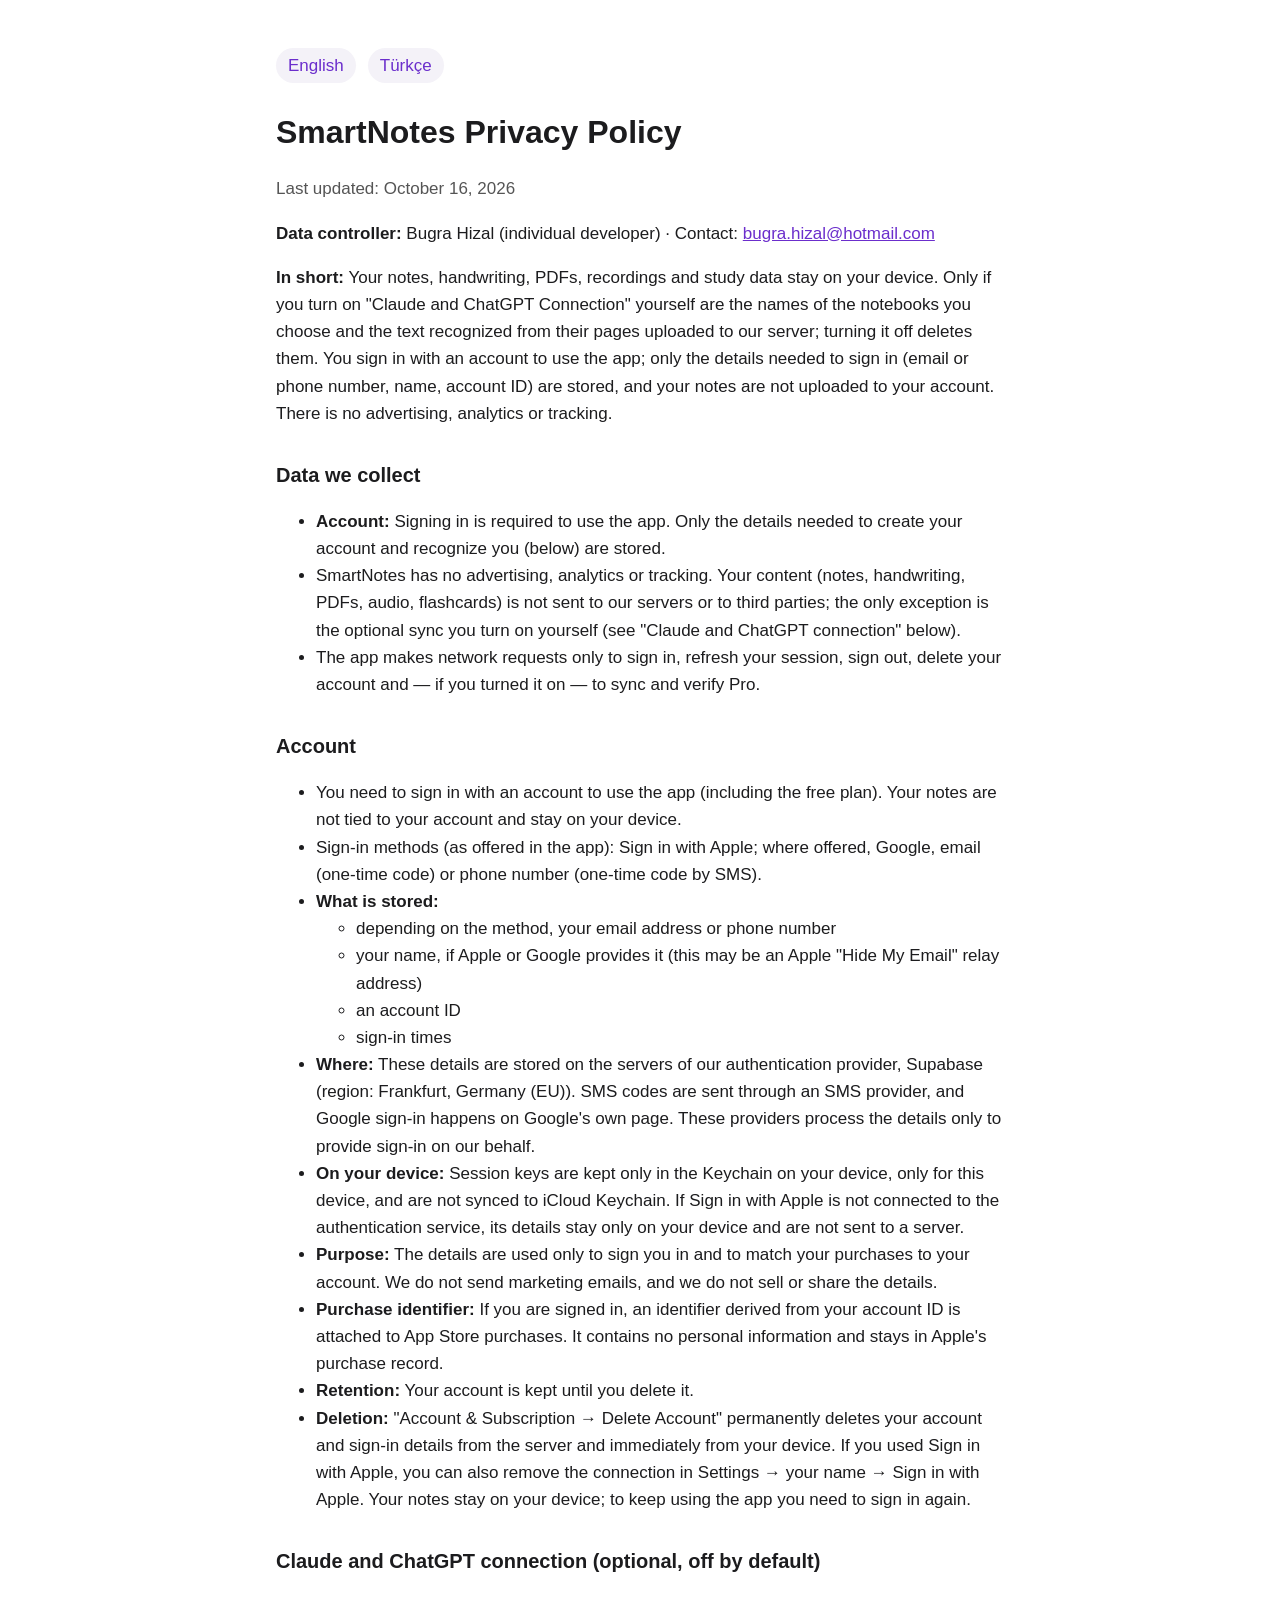
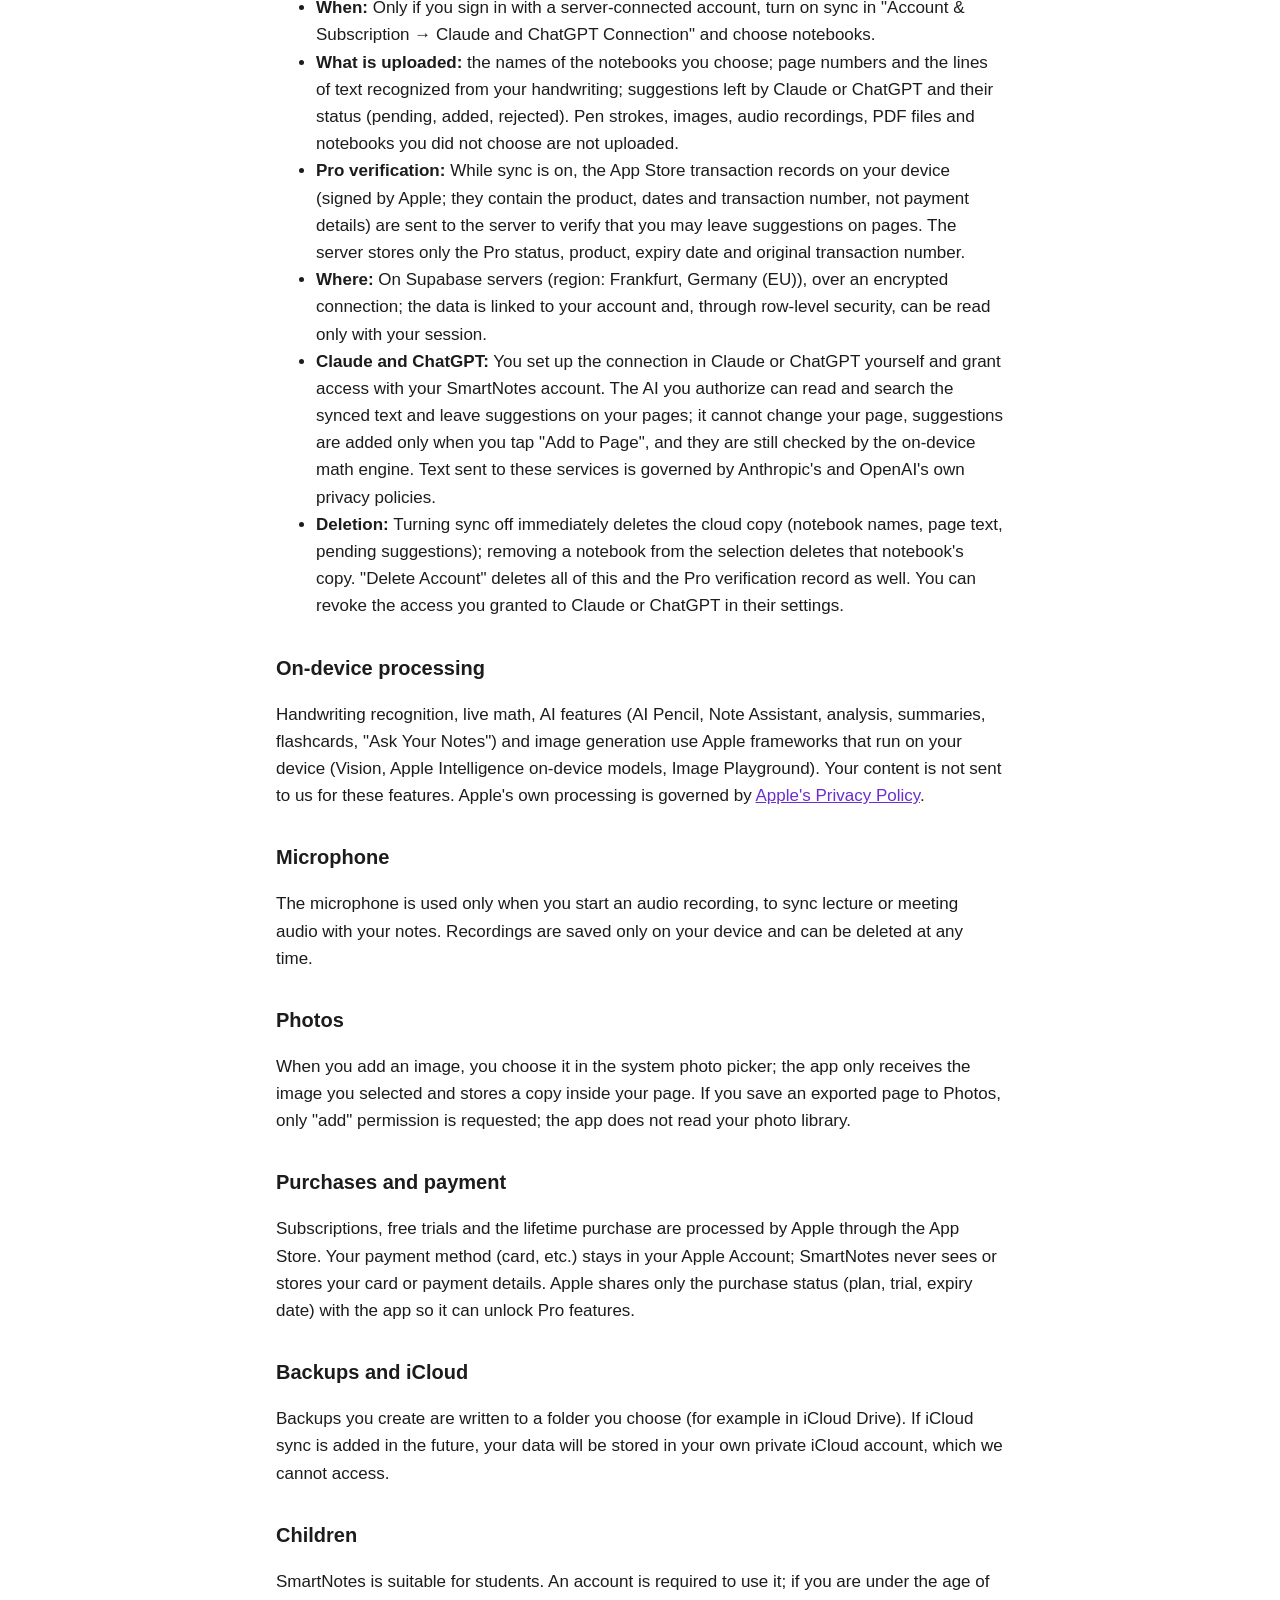
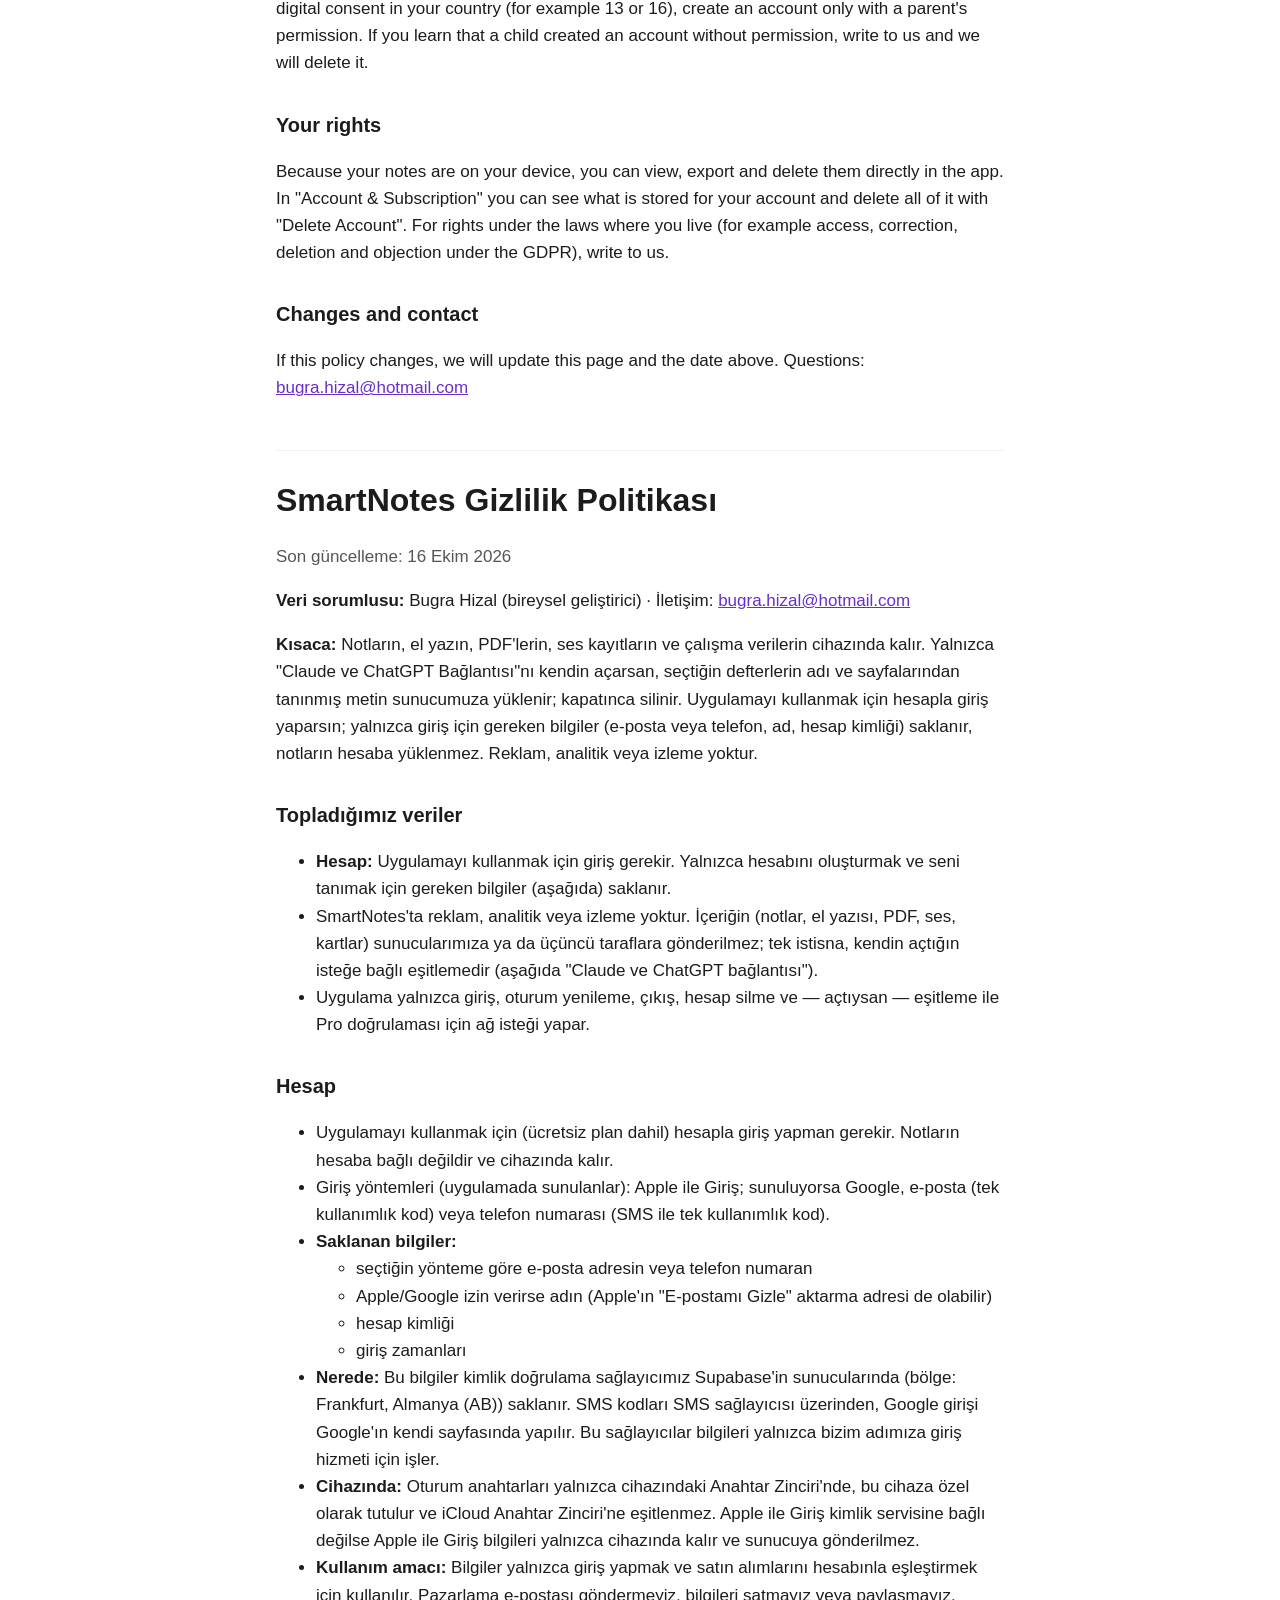
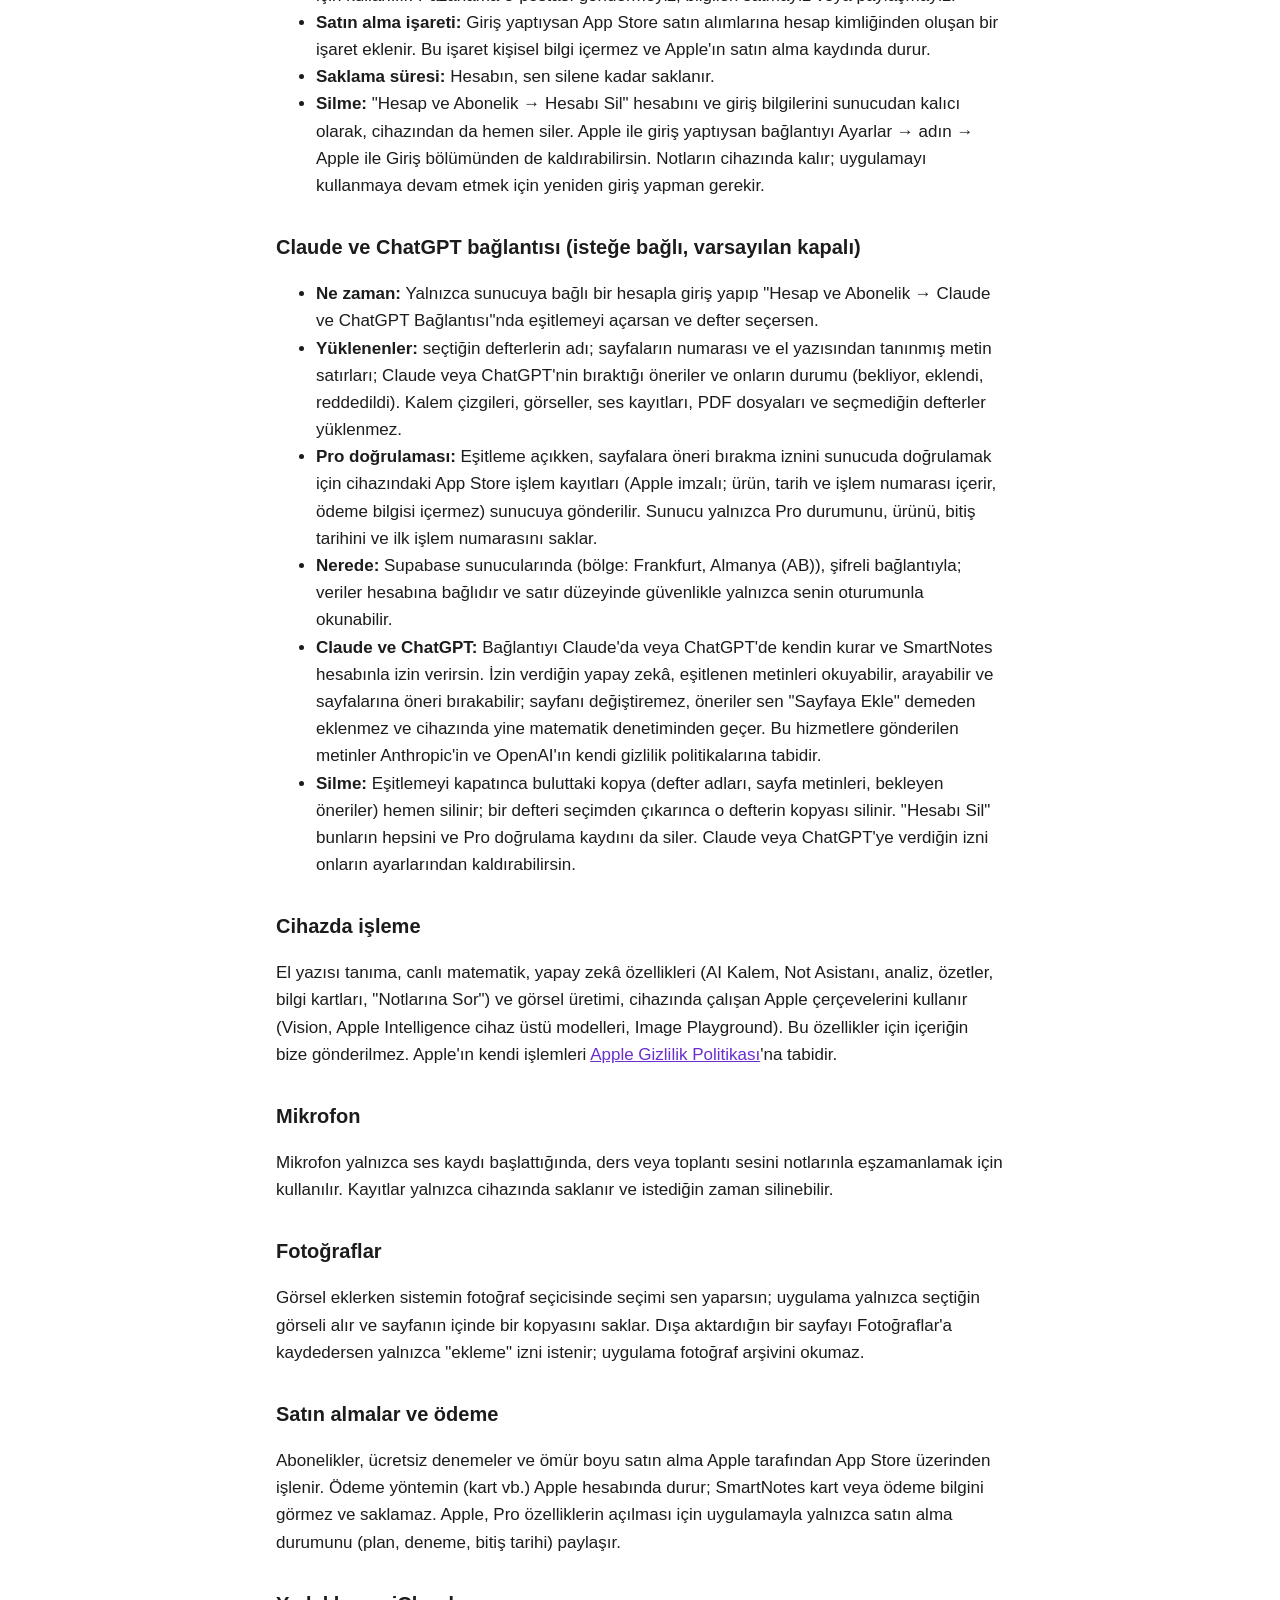
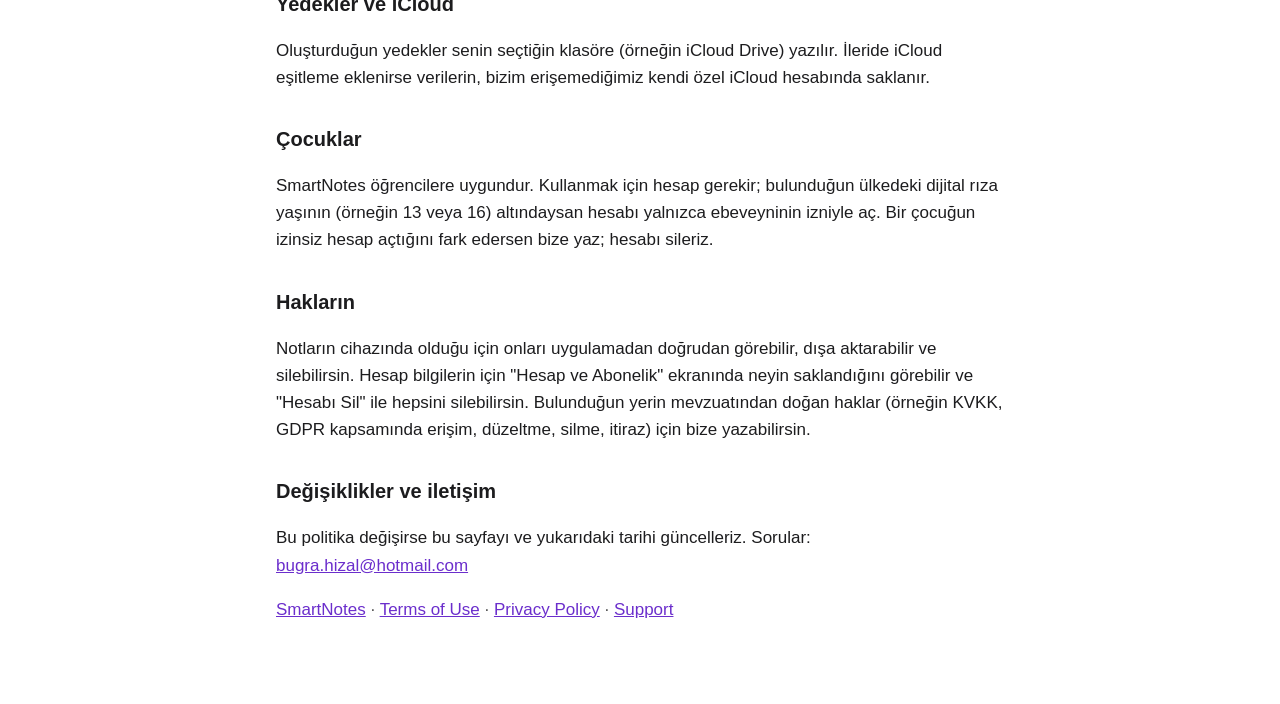
==== commit 7aefb7a3: "Update legal and support pages" ====
--- a/privacy/index.html
+++ b/privacy/index.html
@@ -12,17 +12,16 @@
 <h1>SmartNotes Privacy Policy</h1>
 <p class="muted">Last updated: October 16, 2026</p>
 <p><strong>Data controller:</strong> Bugra Hizal (individual developer) · Contact: <a href="mailto:bugra.hizal@hotmail.com">bugra.hizal@hotmail.com</a></p>
-<p><strong>In short:</strong> Your notes, handwriting, PDFs, recordings and study data stay on your device. Only if you turn on "Claude and ChatGPT Connection" yourself are the names of the notebooks you choose and the text recognized from their pages uploaded to our server; turning it off deletes them. If you create an account, only the details needed to sign in (email or phone number, name, account ID) are stored by our authentication provider. There is no advertising, analytics or tracking.</p>
+<p><strong>In short:</strong> Your notes, handwriting, PDFs, recordings and study data stay on your device. Only if you turn on "Claude and ChatGPT Connection" yourself are the names of the notebooks you choose and the text recognized from their pages uploaded to our server; turning it off deletes them. You sign in with an account to use the app; only the details needed to sign in (email or phone number, name, account ID) are stored, and your notes are not uploaded to your account. There is no advertising, analytics or tracking.</p>
 <h2>Data we collect</h2>
 <ul>
-<li><strong>Without an account:</strong> no personal data is collected.</li>
-<li><strong>With an account:</strong> only the details needed to create your account and recognize you (below) are stored.</li>
+<li><strong>Account:</strong> Signing in is required to use the app. Only the details needed to create your account and recognize you (below) are stored.</li>
 <li>SmartNotes has no advertising, analytics or tracking. Your content (notes, handwriting, PDFs, audio, flashcards) is not sent to our servers or to third parties; the only exception is the optional sync you turn on yourself (see "Claude and ChatGPT connection" below).</li>
 <li>The app makes network requests only to sign in, refresh your session, sign out, delete your account and — if you turned it on — to sync and verify Pro.</li>
 </ul>
-<h2>Account (optional)</h2>
+<h2>Account</h2>
 <ul>
-<li>Creating an account is optional; the free plan, purchases and restoring purchases work without one.</li>
+<li>You need to sign in with an account to use the app (including the free plan). Your notes are not tied to your account and stay on your device.</li>
 <li>Sign-in methods (as offered in the app): Sign in with Apple; where offered, Google, email (one-time code) or phone number (one-time code by SMS).</li>
 <li><strong>What is stored:</strong>
 <ul>
@@ -36,7 +35,7 @@
 <li><strong>Purpose:</strong> The details are used only to sign you in and to match your purchases to your account. We do not send marketing emails, and we do not sell or share the details.</li>
 <li><strong>Purchase identifier:</strong> If you are signed in, an identifier derived from your account ID is attached to App Store purchases. It contains no personal information and stays in Apple's purchase record.</li>
 <li><strong>Retention:</strong> Your account is kept until you delete it.</li>
-<li><strong>Deletion:</strong> "Account &amp; Subscription → Delete Account" permanently deletes your account and sign-in details from the server and immediately from your device. If you used Sign in with Apple, you can also remove the connection in Settings → your name → Sign in with Apple.</li>
+<li><strong>Deletion:</strong> "Account &amp; Subscription → Delete Account" permanently deletes your account and sign-in details from the server and immediately from your device. If you used Sign in with Apple, you can also remove the connection in Settings → your name → Sign in with Apple. Your notes stay on your device; to keep using the app you need to sign in again.</li>
 </ul>
 <h2>Claude and ChatGPT connection (optional, off by default)</h2>
 <ul>
@@ -58,7 +57,7 @@
 <h2>Backups and iCloud</h2>
 <p>Backups you create are written to a folder you choose (for example in iCloud Drive). If iCloud sync is added in the future, your data will be stored in your own private iCloud account, which we cannot access.</p>
 <h2>Children</h2>
-<p>SmartNotes is suitable for students and can be used fully without an account. If you are under the age of digital consent in your country (for example 13 or 16), create an account only with a parent's permission. If you learn that a child created an account without permission, write to us and we will delete it.</p>
+<p>SmartNotes is suitable for students. An account is required to use it; if you are under the age of digital consent in your country (for example 13 or 16), create an account only with a parent's permission. If you learn that a child created an account without permission, write to us and we will delete it.</p>
 <h2>Your rights</h2>
 <p>Because your notes are on your device, you can view, export and delete them directly in the app. In "Account &amp; Subscription" you can see what is stored for your account and delete all of it with "Delete Account". For rights under the laws where you live (for example access, correction, deletion and objection under the GDPR), write to us.</p>
 <h2>Changes and contact</h2>
@@ -68,17 +67,16 @@
 <h1>SmartNotes Gizlilik Politikası</h1>
 <p class="muted">Son güncelleme: 16 Ekim 2026</p>
 <p><strong>Veri sorumlusu:</strong> Bugra Hizal (bireysel geliştirici) · İletişim: <a href="mailto:bugra.hizal@hotmail.com">bugra.hizal@hotmail.com</a></p>
-<p><strong>Kısaca:</strong> Notların, el yazın, PDF'lerin, ses kayıtların ve çalışma verilerin cihazında kalır. Yalnızca "Claude ve ChatGPT Bağlantısı"nı kendin açarsan, seçtiğin defterlerin adı ve sayfalarından tanınmış metin sunucumuza yüklenir; kapatınca silinir. Hesap açarsan, yalnızca giriş için gereken bilgiler (e-posta veya telefon, ad, hesap kimliği) kimlik doğrulama sağlayıcımızda saklanır. Reklam, analitik veya izleme yoktur.</p>
+<p><strong>Kısaca:</strong> Notların, el yazın, PDF'lerin, ses kayıtların ve çalışma verilerin cihazında kalır. Yalnızca "Claude ve ChatGPT Bağlantısı"nı kendin açarsan, seçtiğin defterlerin adı ve sayfalarından tanınmış metin sunucumuza yüklenir; kapatınca silinir. Uygulamayı kullanmak için hesapla giriş yaparsın; yalnızca giriş için gereken bilgiler (e-posta veya telefon, ad, hesap kimliği) saklanır, notların hesaba yüklenmez. Reklam, analitik veya izleme yoktur.</p>
 <h2>Topladığımız veriler</h2>
 <ul>
-<li><strong>Hesap açmazsan:</strong> hiçbir kişisel veri toplanmaz.</li>
-<li><strong>Hesap açarsan:</strong> yalnızca hesabını oluşturmak ve seni tanımak için gereken bilgiler (aşağıda) saklanır.</li>
+<li><strong>Hesap:</strong> Uygulamayı kullanmak için giriş gerekir. Yalnızca hesabını oluşturmak ve seni tanımak için gereken bilgiler (aşağıda) saklanır.</li>
 <li>SmartNotes'ta reklam, analitik veya izleme yoktur. İçeriğin (notlar, el yazısı, PDF, ses, kartlar) sunucularımıza ya da üçüncü taraflara gönderilmez; tek istisna, kendin açtığın isteğe bağlı eşitlemedir (aşağıda "Claude ve ChatGPT bağlantısı").</li>
 <li>Uygulama yalnızca giriş, oturum yenileme, çıkış, hesap silme ve — açtıysan — eşitleme ile Pro doğrulaması için ağ isteği yapar.</li>
 </ul>
-<h2>Hesap (isteğe bağlı)</h2>
+<h2>Hesap</h2>
 <ul>
-<li>Hesap açmak zorunlu değildir; ücretsiz plan, satın alma ve geri yükleme hesapsız çalışır.</li>
+<li>Uygulamayı kullanmak için (ücretsiz plan dahil) hesapla giriş yapman gerekir. Notların hesaba bağlı değildir ve cihazında kalır.</li>
 <li>Giriş yöntemleri (uygulamada sunulanlar): Apple ile Giriş; sunuluyorsa Google, e-posta (tek kullanımlık kod) veya telefon numarası (SMS ile tek kullanımlık kod).</li>
 <li><strong>Saklanan bilgiler:</strong>
 <ul>
@@ -92,7 +90,7 @@
 <li><strong>Kullanım amacı:</strong> Bilgiler yalnızca giriş yapmak ve satın alımlarını hesabınla eşleştirmek için kullanılır. Pazarlama e-postası göndermeyiz, bilgileri satmayız veya paylaşmayız.</li>
 <li><strong>Satın alma işareti:</strong> Giriş yaptıysan App Store satın alımlarına hesap kimliğinden oluşan bir işaret eklenir. Bu işaret kişisel bilgi içermez ve Apple'ın satın alma kaydında durur.</li>
 <li><strong>Saklama süresi:</strong> Hesabın, sen silene kadar saklanır.</li>
-<li><strong>Silme:</strong> "Hesap ve Abonelik → Hesabı Sil" hesabını ve giriş bilgilerini sunucudan kalıcı olarak, cihazından da hemen siler. Apple ile giriş yaptıysan bağlantıyı Ayarlar → adın → Apple ile Giriş bölümünden de kaldırabilirsin.</li>
+<li><strong>Silme:</strong> "Hesap ve Abonelik → Hesabı Sil" hesabını ve giriş bilgilerini sunucudan kalıcı olarak, cihazından da hemen siler. Apple ile giriş yaptıysan bağlantıyı Ayarlar → adın → Apple ile Giriş bölümünden de kaldırabilirsin. Notların cihazında kalır; uygulamayı kullanmaya devam etmek için yeniden giriş yapman gerekir.</li>
 </ul>
 <h2>Claude ve ChatGPT bağlantısı (isteğe bağlı, varsayılan kapalı)</h2>
 <ul>
@@ -114,7 +112,7 @@
 <h2>Yedekler ve iCloud</h2>
 <p>Oluşturduğun yedekler senin seçtiğin klasöre (örneğin iCloud Drive) yazılır. İleride iCloud eşitleme eklenirse verilerin, bizim erişemediğimiz kendi özel iCloud hesabında saklanır.</p>
 <h2>Çocuklar</h2>
-<p>SmartNotes öğrencilere uygundur ve hesap açmadan tam olarak kullanılabilir. Bulunduğun ülkedeki dijital rıza yaşının (örneğin 13 veya 16) altındaysan hesabı yalnızca ebeveyninin izniyle aç. Bir çocuğun izinsiz hesap açtığını fark edersen bize yaz; hesabı sileriz.</p>
+<p>SmartNotes öğrencilere uygundur. Kullanmak için hesap gerekir; bulunduğun ülkedeki dijital rıza yaşının (örneğin 13 veya 16) altındaysan hesabı yalnızca ebeveyninin izniyle aç. Bir çocuğun izinsiz hesap açtığını fark edersen bize yaz; hesabı sileriz.</p>
 <h2>Hakların</h2>
 <p>Notların cihazında olduğu için onları uygulamadan doğrudan görebilir, dışa aktarabilir ve silebilirsin. Hesap bilgilerin için "Hesap ve Abonelik" ekranında neyin saklandığını görebilir ve "Hesabı Sil" ile hepsini silebilirsin. Bulunduğun yerin mevzuatından doğan haklar (örneğin KVKK, GDPR kapsamında erişim, düzeltme, silme, itiraz) için bize yazabilirsin.</p>
 <h2>Değişiklikler ve iletişim</h2>
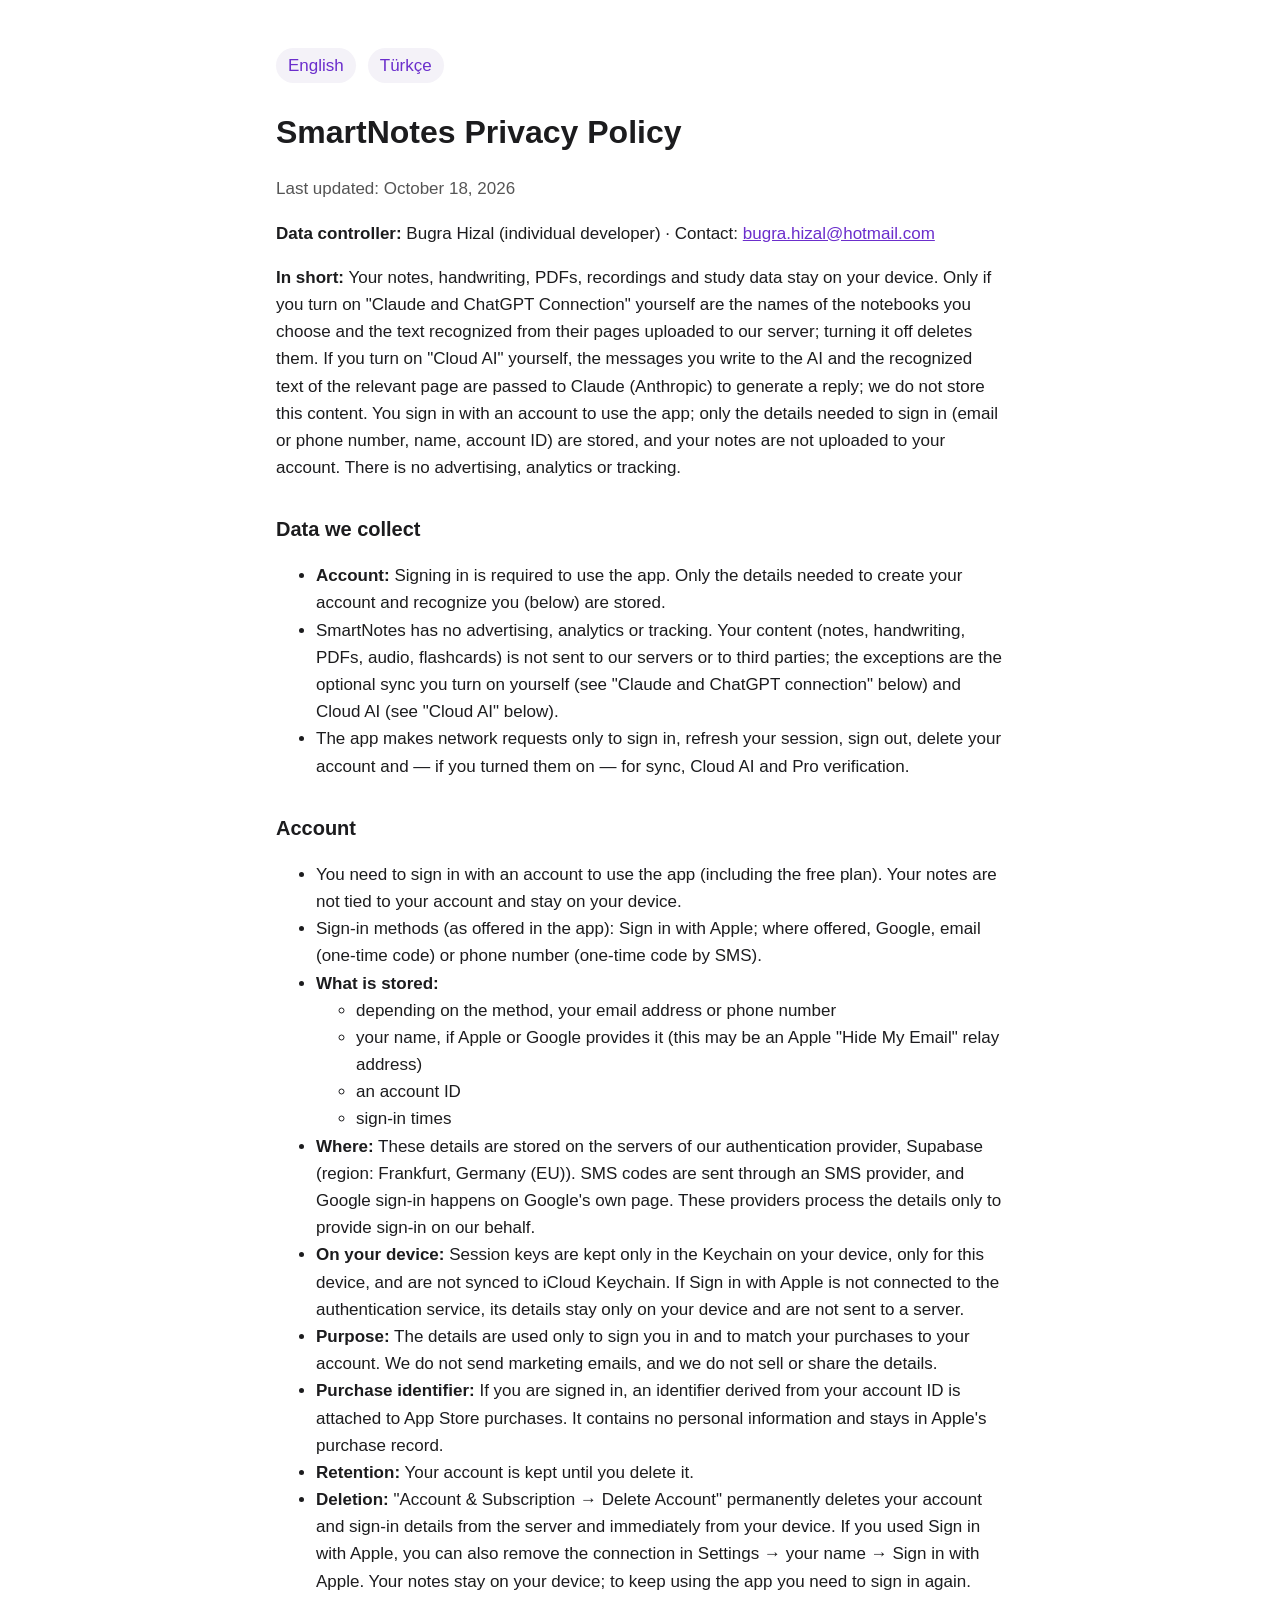
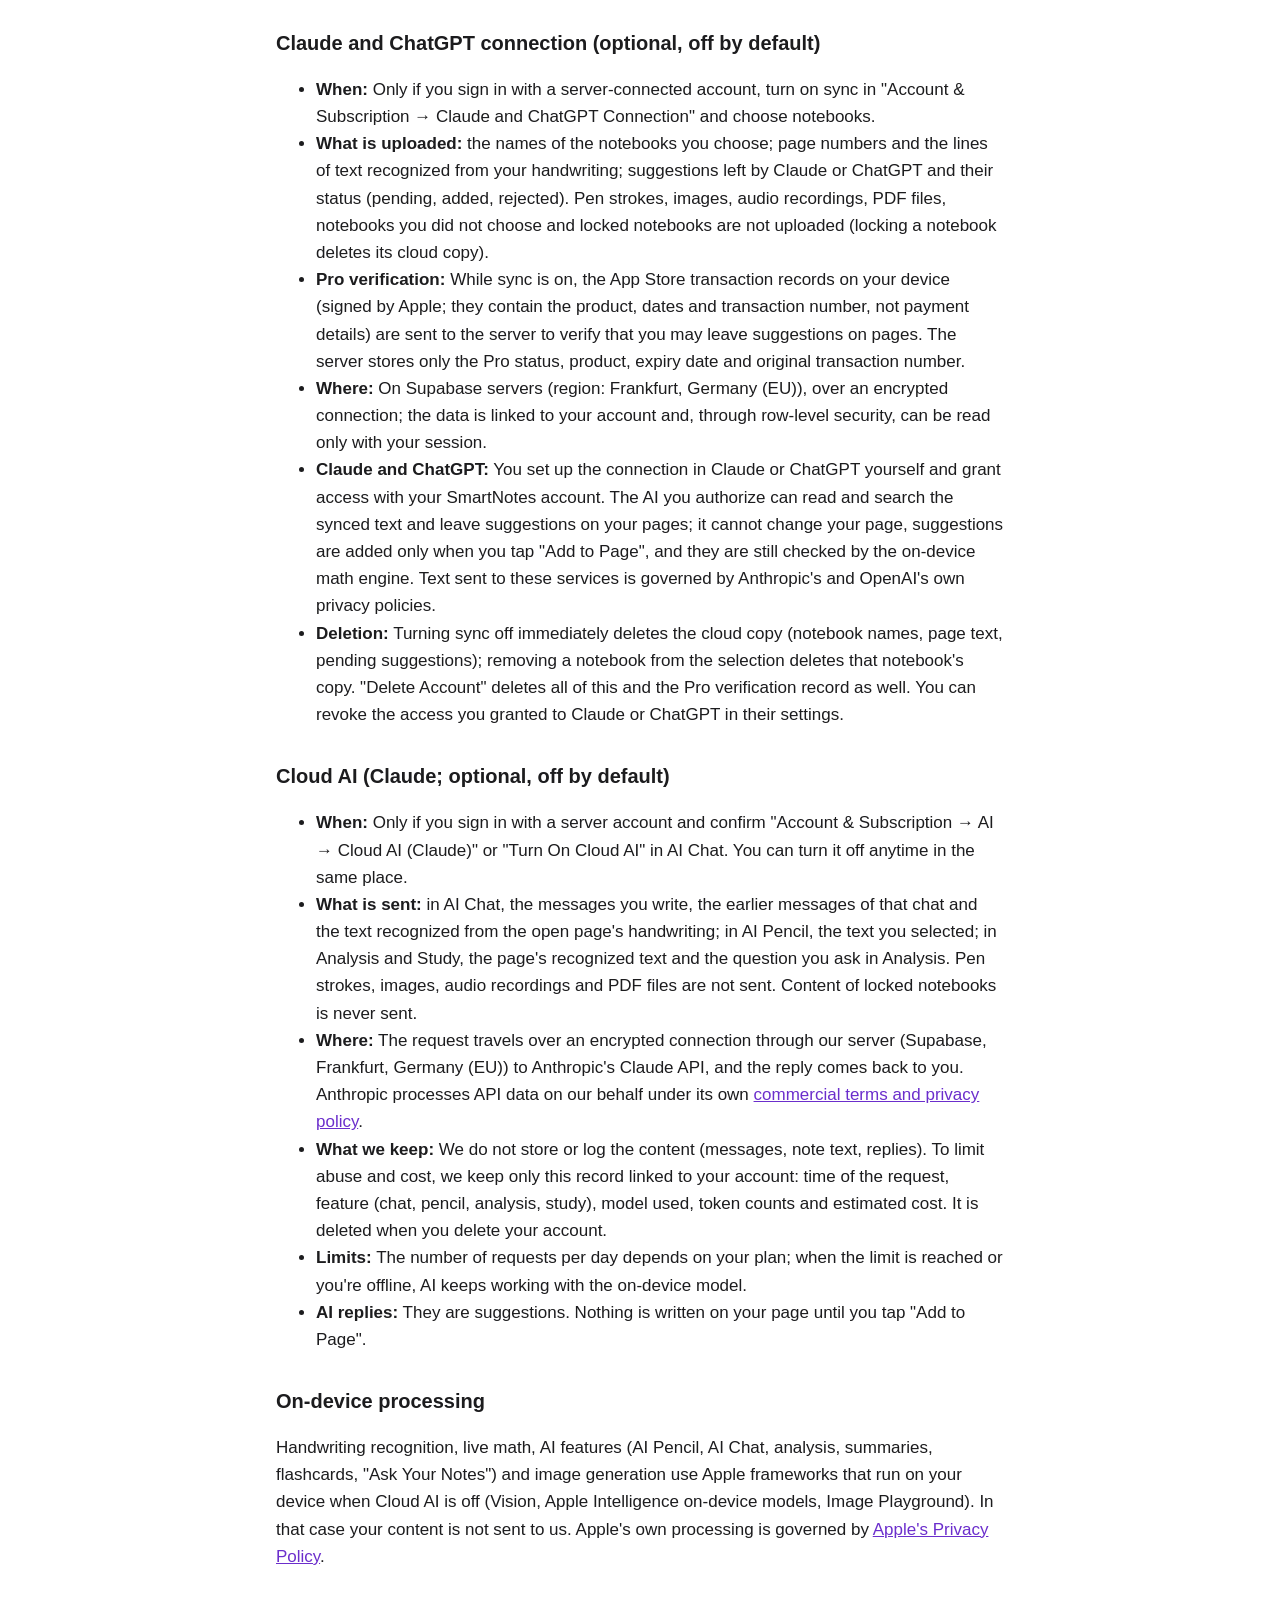
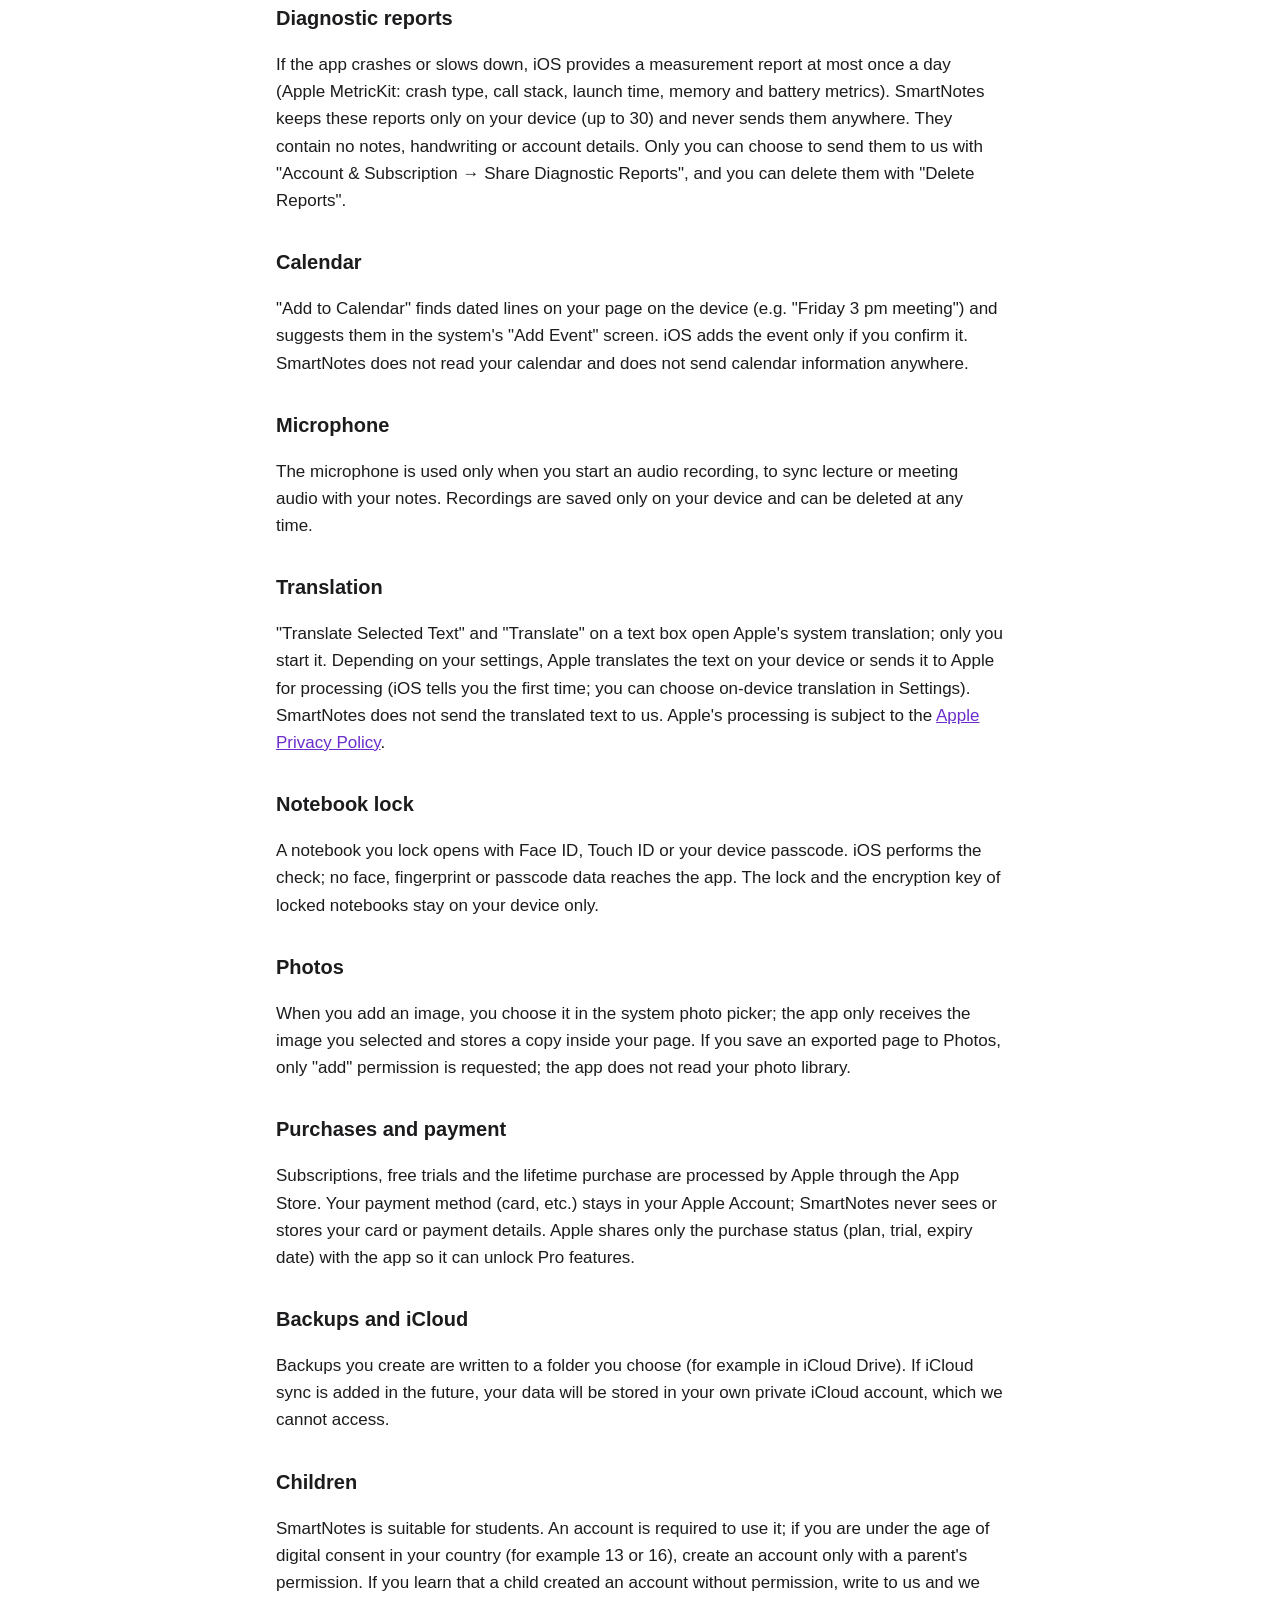
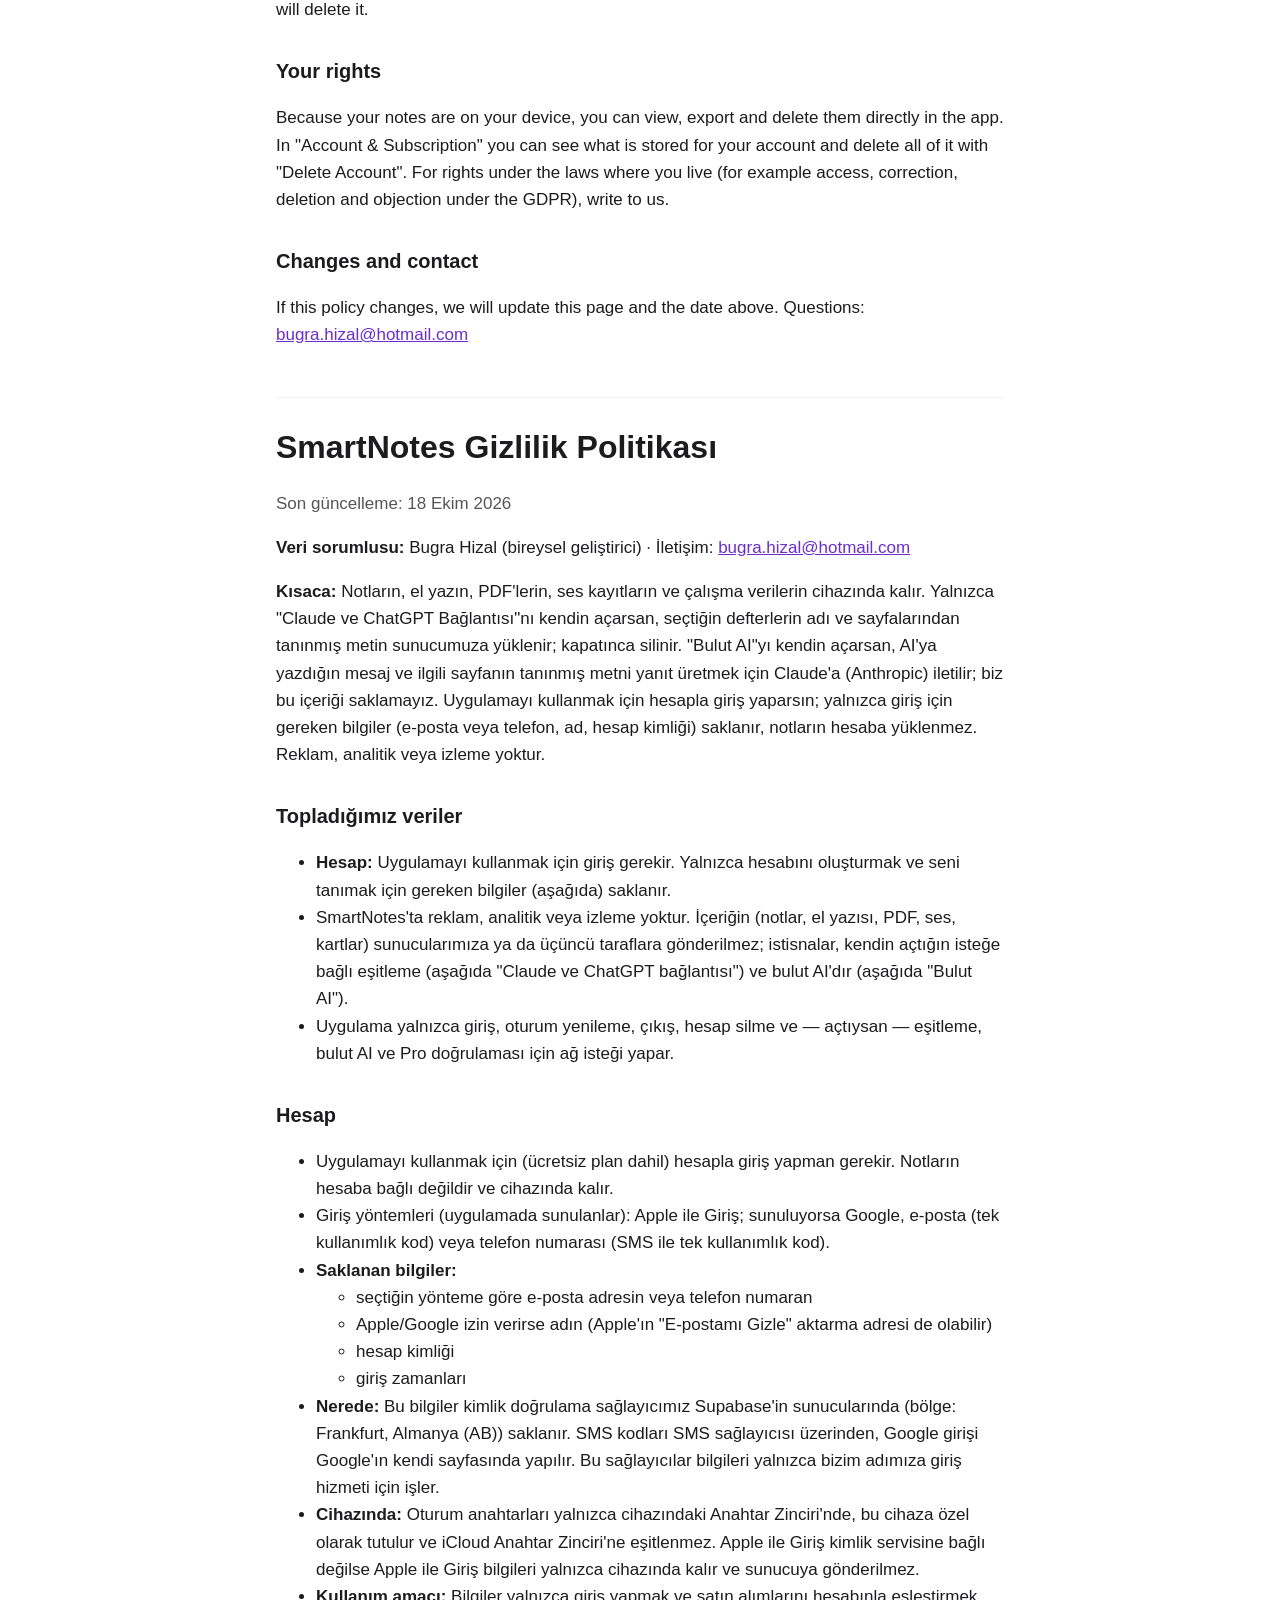
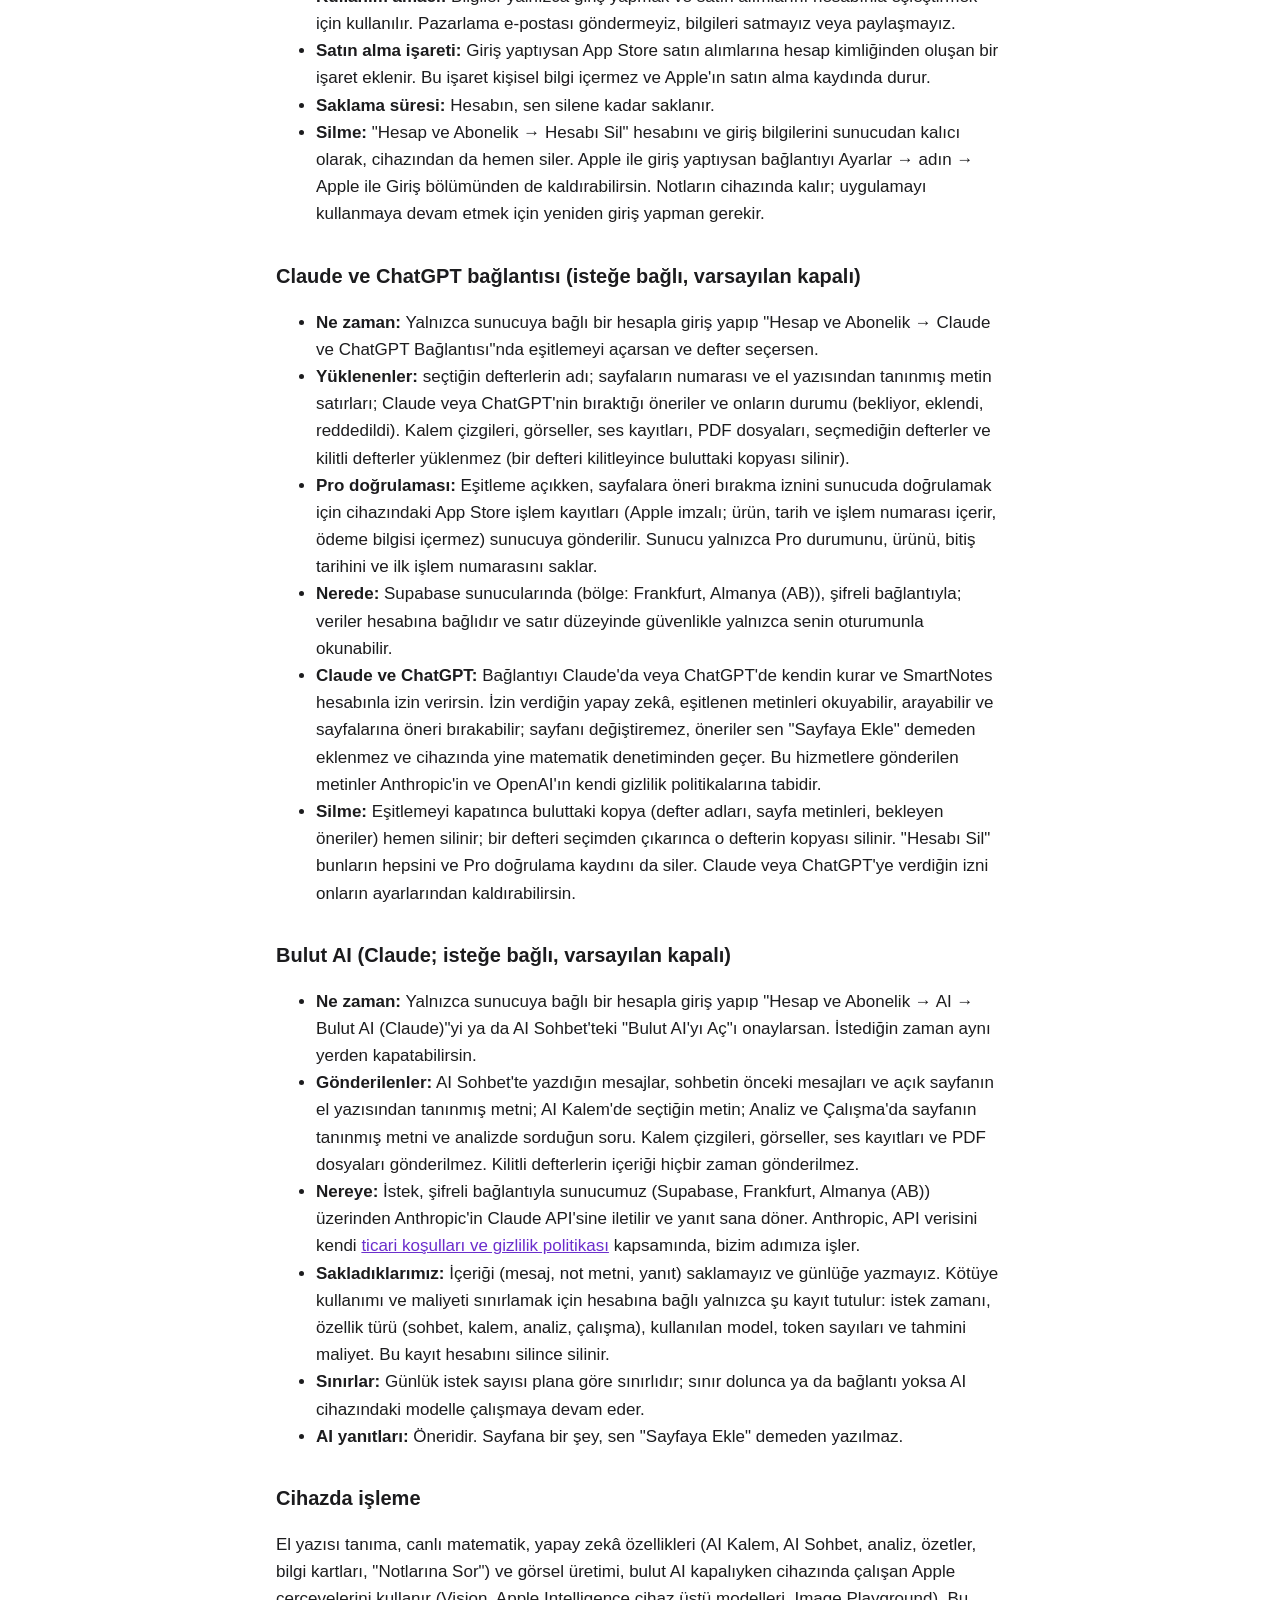
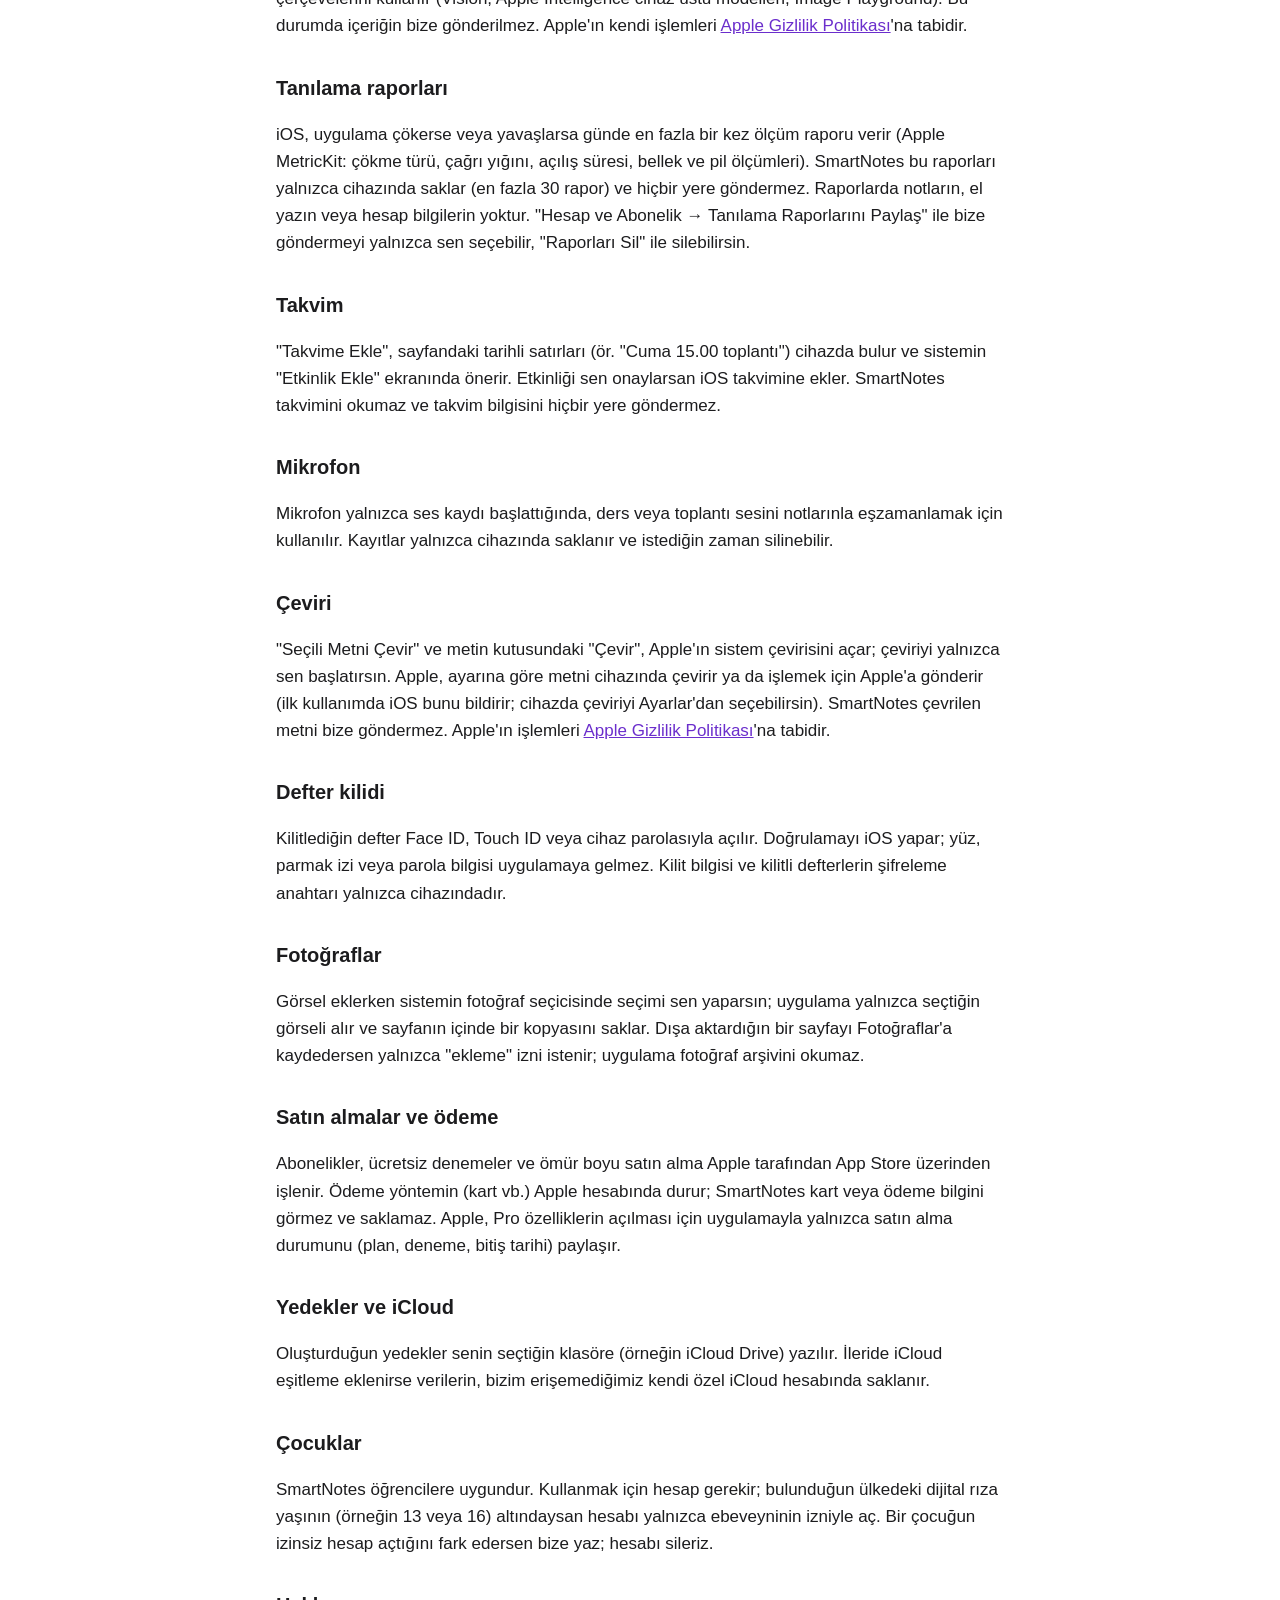
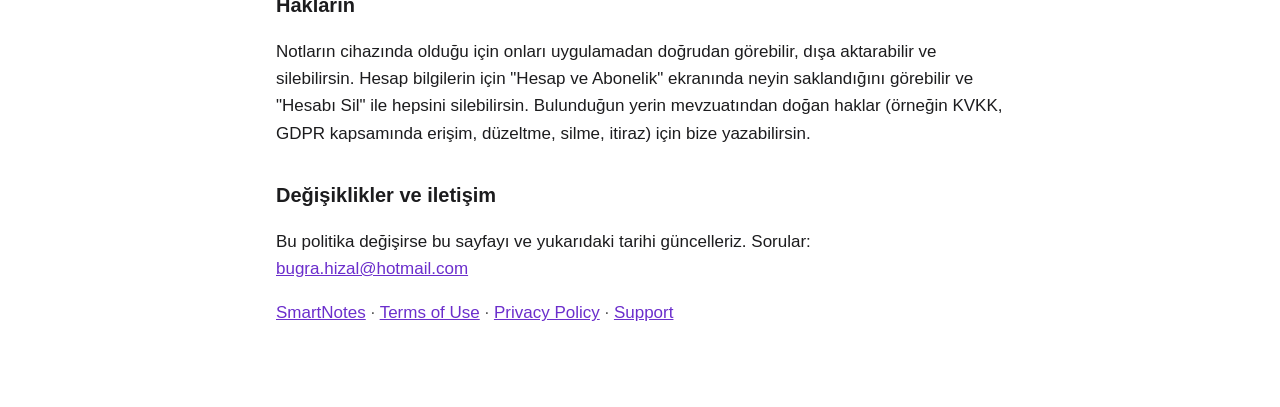
==== commit eff91f21: "Update legal and support pages" ====
--- a/privacy/index.html
+++ b/privacy/index.html
@@ -10,14 +10,14 @@
 <nav class="lang"><a href="#en">English</a><a href="#tr">Türkçe</a></nav>
 <section lang="en" id="en">
 <h1>SmartNotes Privacy Policy</h1>
-<p class="muted">Last updated: October 16, 2026</p>
+<p class="muted">Last updated: October 18, 2026</p>
 <p><strong>Data controller:</strong> Bugra Hizal (individual developer) · Contact: <a href="mailto:bugra.hizal@hotmail.com">bugra.hizal@hotmail.com</a></p>
-<p><strong>In short:</strong> Your notes, handwriting, PDFs, recordings and study data stay on your device. Only if you turn on "Claude and ChatGPT Connection" yourself are the names of the notebooks you choose and the text recognized from their pages uploaded to our server; turning it off deletes them. You sign in with an account to use the app; only the details needed to sign in (email or phone number, name, account ID) are stored, and your notes are not uploaded to your account. There is no advertising, analytics or tracking.</p>
+<p><strong>In short:</strong> Your notes, handwriting, PDFs, recordings and study data stay on your device. Only if you turn on "Claude and ChatGPT Connection" yourself are the names of the notebooks you choose and the text recognized from their pages uploaded to our server; turning it off deletes them. If you turn on "Cloud AI" yourself, the messages you write to the AI and the recognized text of the relevant page are passed to Claude (Anthropic) to generate a reply; we do not store this content. You sign in with an account to use the app; only the details needed to sign in (email or phone number, name, account ID) are stored, and your notes are not uploaded to your account. There is no advertising, analytics or tracking.</p>
 <h2>Data we collect</h2>
 <ul>
 <li><strong>Account:</strong> Signing in is required to use the app. Only the details needed to create your account and recognize you (below) are stored.</li>
-<li>SmartNotes has no advertising, analytics or tracking. Your content (notes, handwriting, PDFs, audio, flashcards) is not sent to our servers or to third parties; the only exception is the optional sync you turn on yourself (see "Claude and ChatGPT connection" below).</li>
-<li>The app makes network requests only to sign in, refresh your session, sign out, delete your account and — if you turned it on — to sync and verify Pro.</li>
+<li>SmartNotes has no advertising, analytics or tracking. Your content (notes, handwriting, PDFs, audio, flashcards) is not sent to our servers or to third parties; the exceptions are the optional sync you turn on yourself (see "Claude and ChatGPT connection" below) and Cloud AI (see "Cloud AI" below).</li>
+<li>The app makes network requests only to sign in, refresh your session, sign out, delete your account and — if you turned them on — for sync, Cloud AI and Pro verification.</li>
 </ul>
 <h2>Account</h2>
 <ul>
@@ -40,16 +40,33 @@
 <h2>Claude and ChatGPT connection (optional, off by default)</h2>
 <ul>
 <li><strong>When:</strong> Only if you sign in with a server-connected account, turn on sync in "Account &amp; Subscription → Claude and ChatGPT Connection" and choose notebooks.</li>
-<li><strong>What is uploaded:</strong> the names of the notebooks you choose; page numbers and the lines of text recognized from your handwriting; suggestions left by Claude or ChatGPT and their status (pending, added, rejected). Pen strokes, images, audio recordings, PDF files and notebooks you did not choose are not uploaded.</li>
+<li><strong>What is uploaded:</strong> the names of the notebooks you choose; page numbers and the lines of text recognized from your handwriting; suggestions left by Claude or ChatGPT and their status (pending, added, rejected). Pen strokes, images, audio recordings, PDF files, notebooks you did not choose and locked notebooks are not uploaded (locking a notebook deletes its cloud copy).</li>
 <li><strong>Pro verification:</strong> While sync is on, the App Store transaction records on your device (signed by Apple; they contain the product, dates and transaction number, not payment details) are sent to the server to verify that you may leave suggestions on pages. The server stores only the Pro status, product, expiry date and original transaction number.</li>
 <li><strong>Where:</strong> On Supabase servers (region: Frankfurt, Germany (EU)), over an encrypted connection; the data is linked to your account and, through row-level security, can be read only with your session.</li>
 <li><strong>Claude and ChatGPT:</strong> You set up the connection in Claude or ChatGPT yourself and grant access with your SmartNotes account. The AI you authorize can read and search the synced text and leave suggestions on your pages; it cannot change your page, suggestions are added only when you tap "Add to Page", and they are still checked by the on-device math engine. Text sent to these services is governed by Anthropic's and OpenAI's own privacy policies.</li>
 <li><strong>Deletion:</strong> Turning sync off immediately deletes the cloud copy (notebook names, page text, pending suggestions); removing a notebook from the selection deletes that notebook's copy. "Delete Account" deletes all of this and the Pro verification record as well. You can revoke the access you granted to Claude or ChatGPT in their settings.</li>
 </ul>
+<h2>Cloud AI (Claude; optional, off by default)</h2>
+<ul>
+<li><strong>When:</strong> Only if you sign in with a server account and confirm "Account &amp; Subscription → AI → Cloud AI (Claude)" or "Turn On Cloud AI" in AI Chat. You can turn it off anytime in the same place.</li>
+<li><strong>What is sent:</strong> in AI Chat, the messages you write, the earlier messages of that chat and the text recognized from the open page's handwriting; in AI Pencil, the text you selected; in Analysis and Study, the page's recognized text and the question you ask in Analysis. Pen strokes, images, audio recordings and PDF files are not sent. Content of locked notebooks is never sent.</li>
+<li><strong>Where:</strong> The request travels over an encrypted connection through our server (Supabase, Frankfurt, Germany (EU)) to Anthropic's Claude API, and the reply comes back to you. Anthropic processes API data on our behalf under its own <a href="https://www.anthropic.com/legal/privacy">commercial terms and privacy policy</a>.</li>
+<li><strong>What we keep:</strong> We do not store or log the content (messages, note text, replies). To limit abuse and cost, we keep only this record linked to your account: time of the request, feature (chat, pencil, analysis, study), model used, token counts and estimated cost. It is deleted when you delete your account.</li>
+<li><strong>Limits:</strong> The number of requests per day depends on your plan; when the limit is reached or you're offline, AI keeps working with the on-device model.</li>
+<li><strong>AI replies:</strong> They are suggestions. Nothing is written on your page until you tap "Add to Page".</li>
+</ul>
 <h2>On-device processing</h2>
-<p>Handwriting recognition, live math, AI features (AI Pencil, Note Assistant, analysis, summaries, flashcards, "Ask Your Notes") and image generation use Apple frameworks that run on your device (Vision, Apple Intelligence on-device models, Image Playground). Your content is not sent to us for these features. Apple's own processing is governed by <a href="https://www.apple.com/legal/privacy/">Apple's Privacy Policy</a>.</p>
+<p>Handwriting recognition, live math, AI features (AI Pencil, AI Chat, analysis, summaries, flashcards, "Ask Your Notes") and image generation use Apple frameworks that run on your device when Cloud AI is off (Vision, Apple Intelligence on-device models, Image Playground). In that case your content is not sent to us. Apple's own processing is governed by <a href="https://www.apple.com/legal/privacy/">Apple's Privacy Policy</a>.</p>
+<h2>Diagnostic reports</h2>
+<p>If the app crashes or slows down, iOS provides a measurement report at most once a day (Apple MetricKit: crash type, call stack, launch time, memory and battery metrics). SmartNotes keeps these reports only on your device (up to 30) and never sends them anywhere. They contain no notes, handwriting or account details. Only you can choose to send them to us with "Account &amp; Subscription → Share Diagnostic Reports", and you can delete them with "Delete Reports".</p>
+<h2>Calendar</h2>
+<p>"Add to Calendar" finds dated lines on your page on the device (e.g. "Friday 3 pm meeting") and suggests them in the system's "Add Event" screen. iOS adds the event only if you confirm it. SmartNotes does not read your calendar and does not send calendar information anywhere.</p>
 <h2>Microphone</h2>
 <p>The microphone is used only when you start an audio recording, to sync lecture or meeting audio with your notes. Recordings are saved only on your device and can be deleted at any time.</p>
+<h2>Translation</h2>
+<p>"Translate Selected Text" and "Translate" on a text box open Apple's system translation; only you start it. Depending on your settings, Apple translates the text on your device or sends it to Apple for processing (iOS tells you the first time; you can choose on-device translation in Settings). SmartNotes does not send the translated text to us. Apple's processing is subject to the <a href="https://www.apple.com/legal/privacy/">Apple Privacy Policy</a>.</p>
+<h2>Notebook lock</h2>
+<p>A notebook you lock opens with Face ID, Touch ID or your device passcode. iOS performs the check; no face, fingerprint or passcode data reaches the app. The lock and the encryption key of locked notebooks stay on your device only.</p>
 <h2>Photos</h2>
 <p>When you add an image, you choose it in the system photo picker; the app only receives the image you selected and stores a copy inside your page. If you save an exported page to Photos, only "add" permission is requested; the app does not read your photo library.</p>
 <h2>Purchases and payment</h2>
@@ -65,14 +82,14 @@
 </section>
 <section lang="tr" id="tr">
 <h1>SmartNotes Gizlilik Politikası</h1>
-<p class="muted">Son güncelleme: 16 Ekim 2026</p>
+<p class="muted">Son güncelleme: 18 Ekim 2026</p>
 <p><strong>Veri sorumlusu:</strong> Bugra Hizal (bireysel geliştirici) · İletişim: <a href="mailto:bugra.hizal@hotmail.com">bugra.hizal@hotmail.com</a></p>
-<p><strong>Kısaca:</strong> Notların, el yazın, PDF'lerin, ses kayıtların ve çalışma verilerin cihazında kalır. Yalnızca "Claude ve ChatGPT Bağlantısı"nı kendin açarsan, seçtiğin defterlerin adı ve sayfalarından tanınmış metin sunucumuza yüklenir; kapatınca silinir. Uygulamayı kullanmak için hesapla giriş yaparsın; yalnızca giriş için gereken bilgiler (e-posta veya telefon, ad, hesap kimliği) saklanır, notların hesaba yüklenmez. Reklam, analitik veya izleme yoktur.</p>
+<p><strong>Kısaca:</strong> Notların, el yazın, PDF'lerin, ses kayıtların ve çalışma verilerin cihazında kalır. Yalnızca "Claude ve ChatGPT Bağlantısı"nı kendin açarsan, seçtiğin defterlerin adı ve sayfalarından tanınmış metin sunucumuza yüklenir; kapatınca silinir. "Bulut AI"yı kendin açarsan, AI'ya yazdığın mesaj ve ilgili sayfanın tanınmış metni yanıt üretmek için Claude'a (Anthropic) iletilir; biz bu içeriği saklamayız. Uygulamayı kullanmak için hesapla giriş yaparsın; yalnızca giriş için gereken bilgiler (e-posta veya telefon, ad, hesap kimliği) saklanır, notların hesaba yüklenmez. Reklam, analitik veya izleme yoktur.</p>
 <h2>Topladığımız veriler</h2>
 <ul>
 <li><strong>Hesap:</strong> Uygulamayı kullanmak için giriş gerekir. Yalnızca hesabını oluşturmak ve seni tanımak için gereken bilgiler (aşağıda) saklanır.</li>
-<li>SmartNotes'ta reklam, analitik veya izleme yoktur. İçeriğin (notlar, el yazısı, PDF, ses, kartlar) sunucularımıza ya da üçüncü taraflara gönderilmez; tek istisna, kendin açtığın isteğe bağlı eşitlemedir (aşağıda "Claude ve ChatGPT bağlantısı").</li>
-<li>Uygulama yalnızca giriş, oturum yenileme, çıkış, hesap silme ve — açtıysan — eşitleme ile Pro doğrulaması için ağ isteği yapar.</li>
+<li>SmartNotes'ta reklam, analitik veya izleme yoktur. İçeriğin (notlar, el yazısı, PDF, ses, kartlar) sunucularımıza ya da üçüncü taraflara gönderilmez; istisnalar, kendin açtığın isteğe bağlı eşitleme (aşağıda "Claude ve ChatGPT bağlantısı") ve bulut AI'dır (aşağıda "Bulut AI").</li>
+<li>Uygulama yalnızca giriş, oturum yenileme, çıkış, hesap silme ve — açtıysan — eşitleme, bulut AI ve Pro doğrulaması için ağ isteği yapar.</li>
 </ul>
 <h2>Hesap</h2>
 <ul>
@@ -95,16 +112,33 @@
 <h2>Claude ve ChatGPT bağlantısı (isteğe bağlı, varsayılan kapalı)</h2>
 <ul>
 <li><strong>Ne zaman:</strong> Yalnızca sunucuya bağlı bir hesapla giriş yapıp "Hesap ve Abonelik → Claude ve ChatGPT Bağlantısı"nda eşitlemeyi açarsan ve defter seçersen.</li>
-<li><strong>Yüklenenler:</strong> seçtiğin defterlerin adı; sayfaların numarası ve el yazısından tanınmış metin satırları; Claude veya ChatGPT'nin bıraktığı öneriler ve onların durumu (bekliyor, eklendi, reddedildi). Kalem çizgileri, görseller, ses kayıtları, PDF dosyaları ve seçmediğin defterler yüklenmez.</li>
+<li><strong>Yüklenenler:</strong> seçtiğin defterlerin adı; sayfaların numarası ve el yazısından tanınmış metin satırları; Claude veya ChatGPT'nin bıraktığı öneriler ve onların durumu (bekliyor, eklendi, reddedildi). Kalem çizgileri, görseller, ses kayıtları, PDF dosyaları, seçmediğin defterler ve kilitli defterler yüklenmez (bir defteri kilitleyince buluttaki kopyası silinir).</li>
 <li><strong>Pro doğrulaması:</strong> Eşitleme açıkken, sayfalara öneri bırakma iznini sunucuda doğrulamak için cihazındaki App Store işlem kayıtları (Apple imzalı; ürün, tarih ve işlem numarası içerir, ödeme bilgisi içermez) sunucuya gönderilir. Sunucu yalnızca Pro durumunu, ürünü, bitiş tarihini ve ilk işlem numarasını saklar.</li>
 <li><strong>Nerede:</strong> Supabase sunucularında (bölge: Frankfurt, Almanya (AB)), şifreli bağlantıyla; veriler hesabına bağlıdır ve satır düzeyinde güvenlikle yalnızca senin oturumunla okunabilir.</li>
 <li><strong>Claude ve ChatGPT:</strong> Bağlantıyı Claude'da veya ChatGPT'de kendin kurar ve SmartNotes hesabınla izin verirsin. İzin verdiğin yapay zekâ, eşitlenen metinleri okuyabilir, arayabilir ve sayfalarına öneri bırakabilir; sayfanı değiştiremez, öneriler sen "Sayfaya Ekle" demeden eklenmez ve cihazında yine matematik denetiminden geçer. Bu hizmetlere gönderilen metinler Anthropic'in ve OpenAI'ın kendi gizlilik politikalarına tabidir.</li>
 <li><strong>Silme:</strong> Eşitlemeyi kapatınca buluttaki kopya (defter adları, sayfa metinleri, bekleyen öneriler) hemen silinir; bir defteri seçimden çıkarınca o defterin kopyası silinir. "Hesabı Sil" bunların hepsini ve Pro doğrulama kaydını da siler. Claude veya ChatGPT'ye verdiğin izni onların ayarlarından kaldırabilirsin.</li>
 </ul>
+<h2>Bulut AI (Claude; isteğe bağlı, varsayılan kapalı)</h2>
+<ul>
+<li><strong>Ne zaman:</strong> Yalnızca sunucuya bağlı bir hesapla giriş yapıp "Hesap ve Abonelik → AI → Bulut AI (Claude)"yi ya da AI Sohbet'teki "Bulut AI'yı Aç"ı onaylarsan. İstediğin zaman aynı yerden kapatabilirsin.</li>
+<li><strong>Gönderilenler:</strong> AI Sohbet'te yazdığın mesajlar, sohbetin önceki mesajları ve açık sayfanın el yazısından tanınmış metni; AI Kalem'de seçtiğin metin; Analiz ve Çalışma'da sayfanın tanınmış metni ve analizde sorduğun soru. Kalem çizgileri, görseller, ses kayıtları ve PDF dosyaları gönderilmez. Kilitli defterlerin içeriği hiçbir zaman gönderilmez.</li>
+<li><strong>Nereye:</strong> İstek, şifreli bağlantıyla sunucumuz (Supabase, Frankfurt, Almanya (AB)) üzerinden Anthropic'in Claude API'sine iletilir ve yanıt sana döner. Anthropic, API verisini kendi <a href="https://www.anthropic.com/legal/privacy">ticari koşulları ve gizlilik politikası</a> kapsamında, bizim adımıza işler.</li>
+<li><strong>Sakladıklarımız:</strong> İçeriği (mesaj, not metni, yanıt) saklamayız ve günlüğe yazmayız. Kötüye kullanımı ve maliyeti sınırlamak için hesabına bağlı yalnızca şu kayıt tutulur: istek zamanı, özellik türü (sohbet, kalem, analiz, çalışma), kullanılan model, token sayıları ve tahmini maliyet. Bu kayıt hesabını silince silinir.</li>
+<li><strong>Sınırlar:</strong> Günlük istek sayısı plana göre sınırlıdır; sınır dolunca ya da bağlantı yoksa AI cihazındaki modelle çalışmaya devam eder.</li>
+<li><strong>AI yanıtları:</strong> Öneridir. Sayfana bir şey, sen "Sayfaya Ekle" demeden yazılmaz.</li>
+</ul>
 <h2>Cihazda işleme</h2>
-<p>El yazısı tanıma, canlı matematik, yapay zekâ özellikleri (AI Kalem, Not Asistanı, analiz, özetler, bilgi kartları, "Notlarına Sor") ve görsel üretimi, cihazında çalışan Apple çerçevelerini kullanır (Vision, Apple Intelligence cihaz üstü modelleri, Image Playground). Bu özellikler için içeriğin bize gönderilmez. Apple'ın kendi işlemleri <a href="https://www.apple.com/tr/legal/privacy/">Apple Gizlilik Politikası</a>'na tabidir.</p>
+<p>El yazısı tanıma, canlı matematik, yapay zekâ özellikleri (AI Kalem, AI Sohbet, analiz, özetler, bilgi kartları, "Notlarına Sor") ve görsel üretimi, bulut AI kapalıyken cihazında çalışan Apple çerçevelerini kullanır (Vision, Apple Intelligence cihaz üstü modelleri, Image Playground). Bu durumda içeriğin bize gönderilmez. Apple'ın kendi işlemleri <a href="https://www.apple.com/tr/legal/privacy/">Apple Gizlilik Politikası</a>'na tabidir.</p>
+<h2>Tanılama raporları</h2>
+<p>iOS, uygulama çökerse veya yavaşlarsa günde en fazla bir kez ölçüm raporu verir (Apple MetricKit: çökme türü, çağrı yığını, açılış süresi, bellek ve pil ölçümleri). SmartNotes bu raporları yalnızca cihazında saklar (en fazla 30 rapor) ve hiçbir yere göndermez. Raporlarda notların, el yazın veya hesap bilgilerin yoktur. "Hesap ve Abonelik → Tanılama Raporlarını Paylaş" ile bize göndermeyi yalnızca sen seçebilir, "Raporları Sil" ile silebilirsin.</p>
+<h2>Takvim</h2>
+<p>"Takvime Ekle", sayfandaki tarihli satırları (ör. "Cuma 15.00 toplantı") cihazda bulur ve sistemin "Etkinlik Ekle" ekranında önerir. Etkinliği sen onaylarsan iOS takvimine ekler. SmartNotes takvimini okumaz ve takvim bilgisini hiçbir yere göndermez.</p>
 <h2>Mikrofon</h2>
 <p>Mikrofon yalnızca ses kaydı başlattığında, ders veya toplantı sesini notlarınla eşzamanlamak için kullanılır. Kayıtlar yalnızca cihazında saklanır ve istediğin zaman silinebilir.</p>
+<h2>Çeviri</h2>
+<p>"Seçili Metni Çevir" ve metin kutusundaki "Çevir", Apple'ın sistem çevirisini açar; çeviriyi yalnızca sen başlatırsın. Apple, ayarına göre metni cihazında çevirir ya da işlemek için Apple'a gönderir (ilk kullanımda iOS bunu bildirir; cihazda çeviriyi Ayarlar'dan seçebilirsin). SmartNotes çevrilen metni bize göndermez. Apple'ın işlemleri <a href="https://www.apple.com/tr/legal/privacy/">Apple Gizlilik Politikası</a>'na tabidir.</p>
+<h2>Defter kilidi</h2>
+<p>Kilitlediğin defter Face ID, Touch ID veya cihaz parolasıyla açılır. Doğrulamayı iOS yapar; yüz, parmak izi veya parola bilgisi uygulamaya gelmez. Kilit bilgisi ve kilitli defterlerin şifreleme anahtarı yalnızca cihazındadır.</p>
 <h2>Fotoğraflar</h2>
 <p>Görsel eklerken sistemin fotoğraf seçicisinde seçimi sen yaparsın; uygulama yalnızca seçtiğin görseli alır ve sayfanın içinde bir kopyasını saklar. Dışa aktardığın bir sayfayı Fotoğraflar'a kaydedersen yalnızca "ekleme" izni istenir; uygulama fotoğraf arşivini okumaz.</p>
 <h2>Satın almalar ve ödeme</h2>
